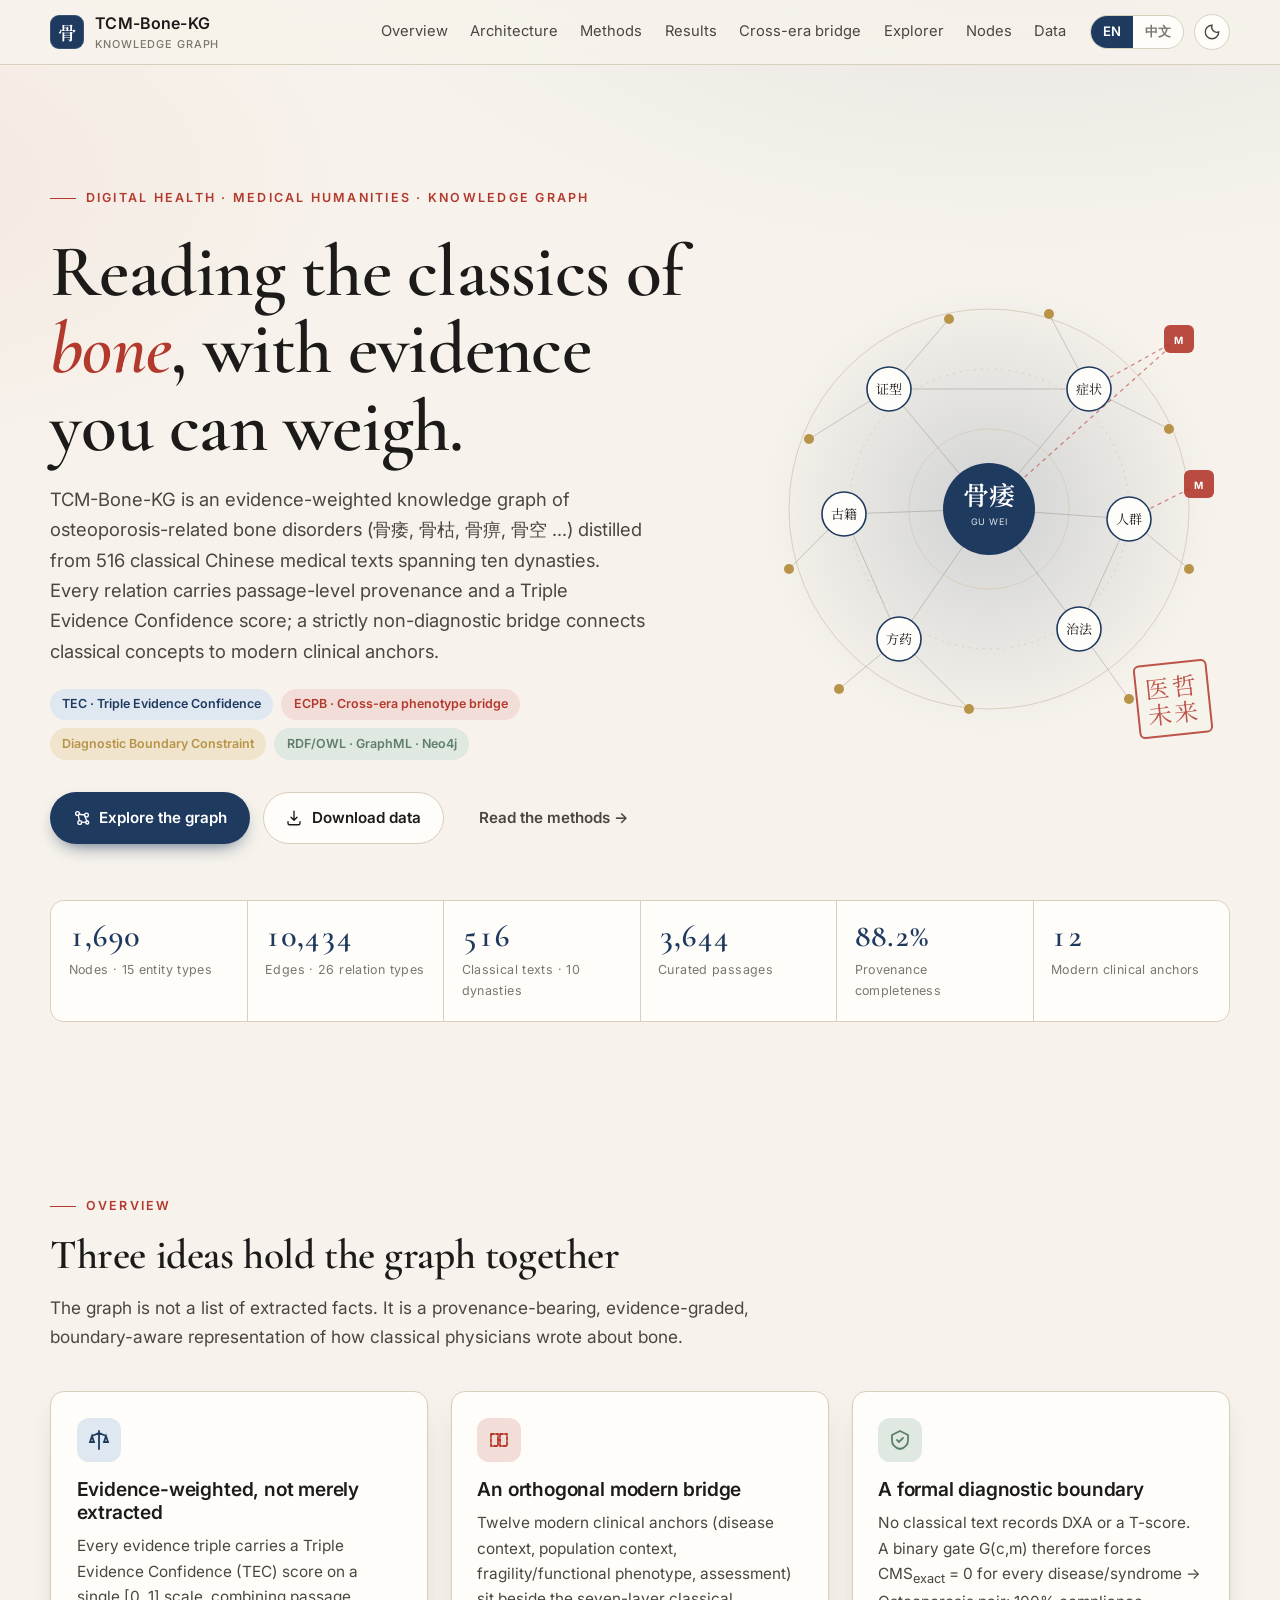
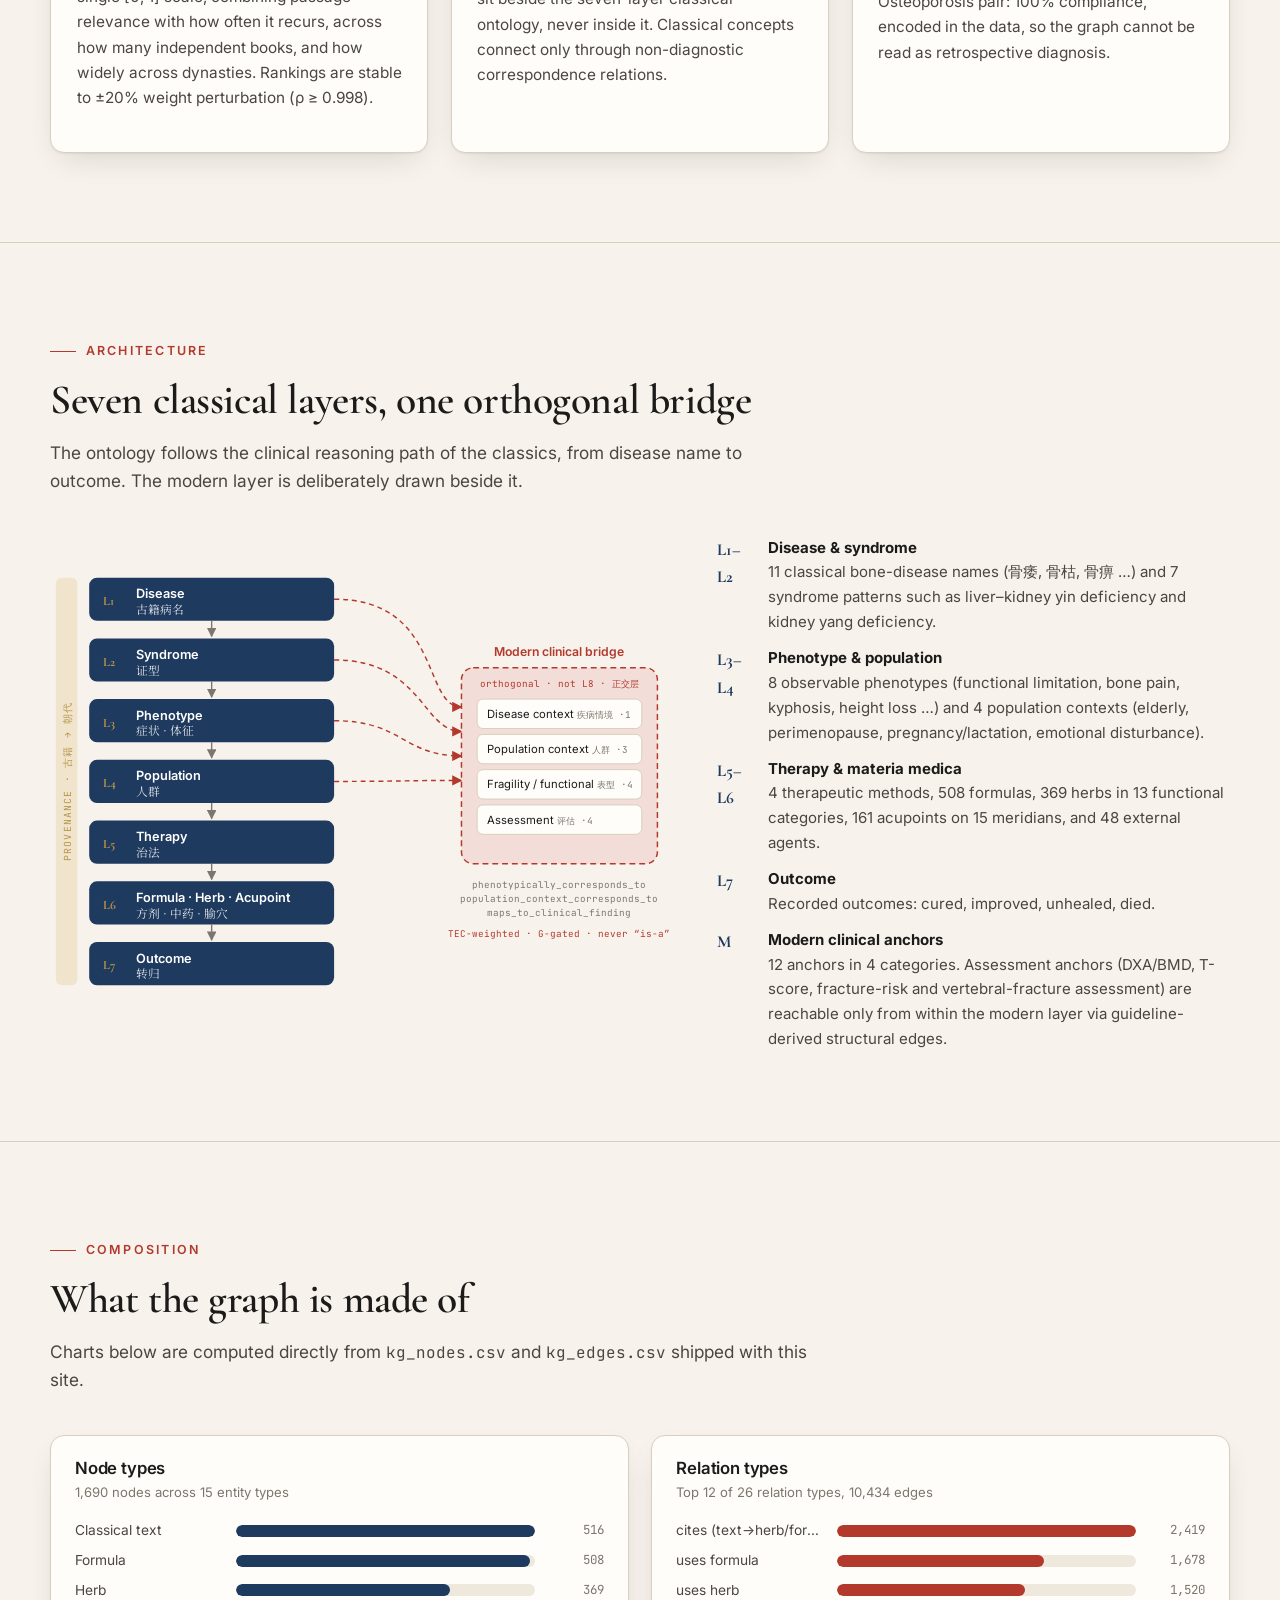
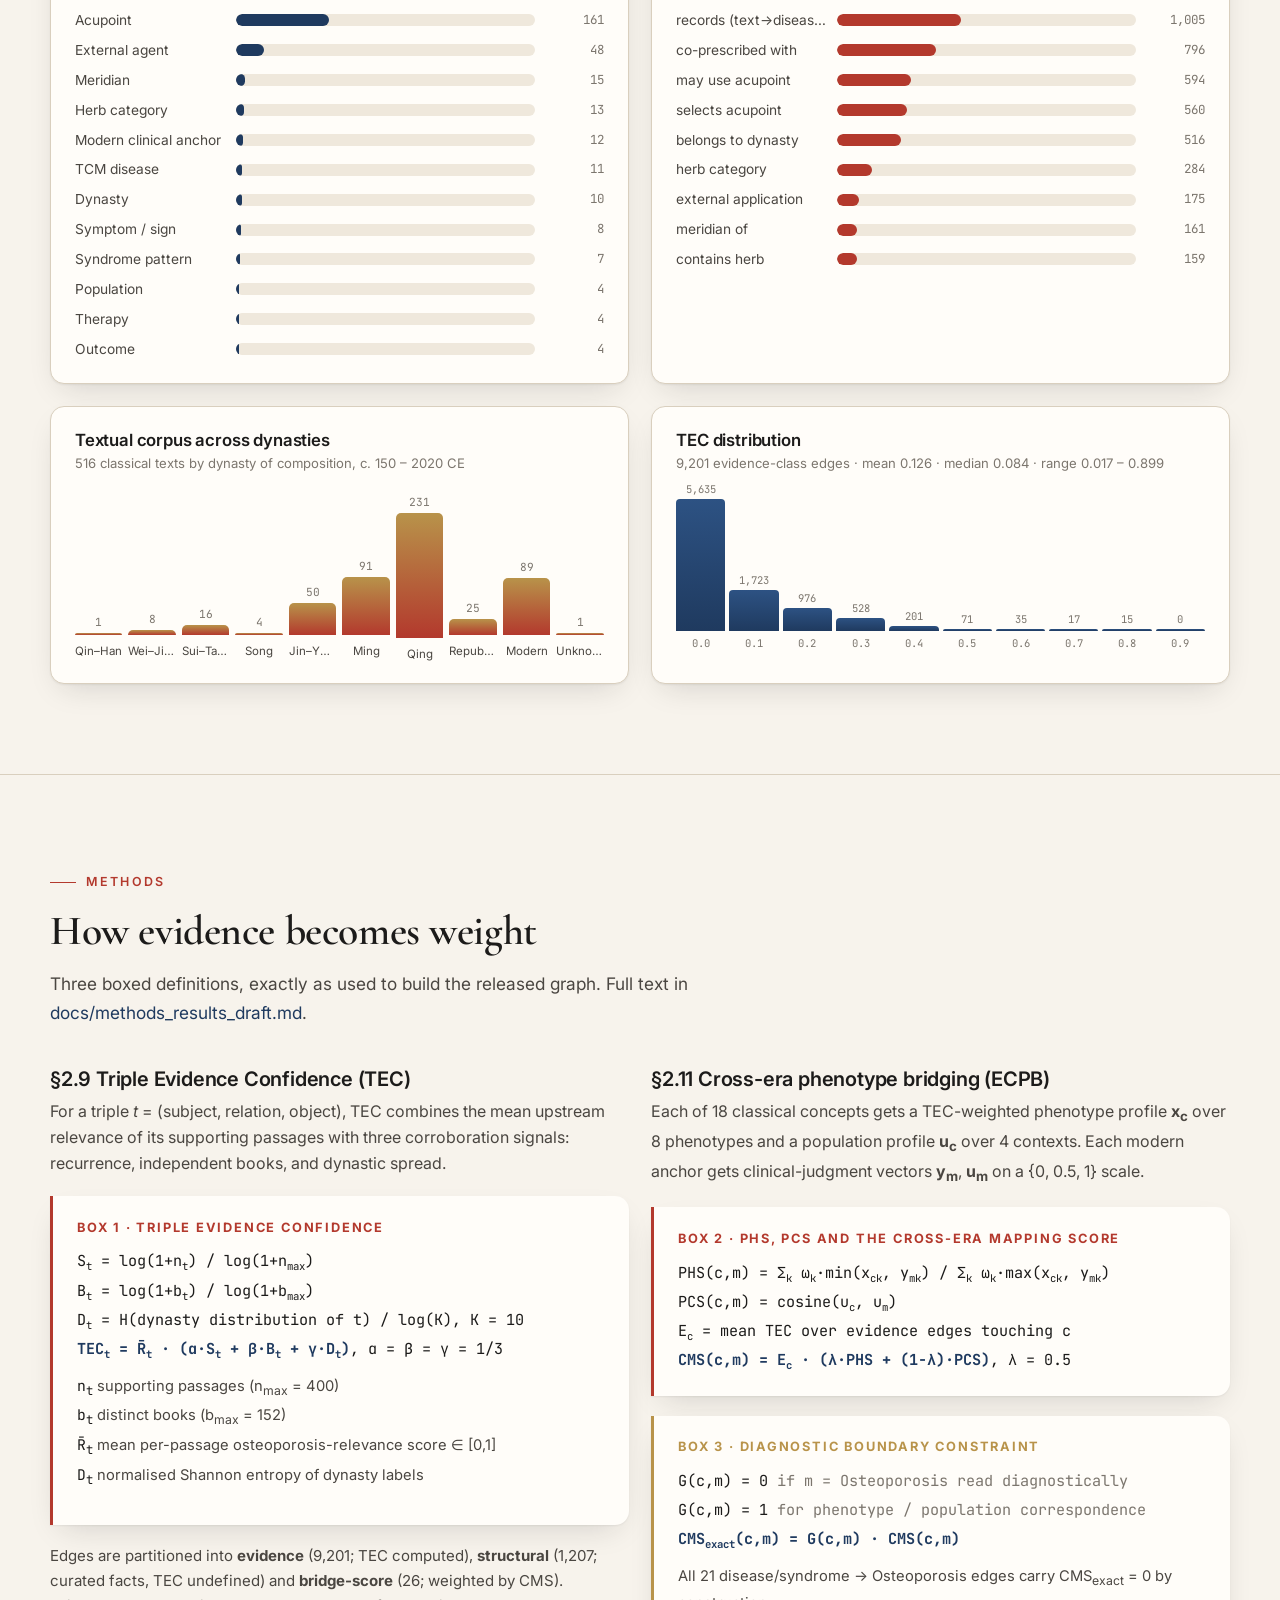
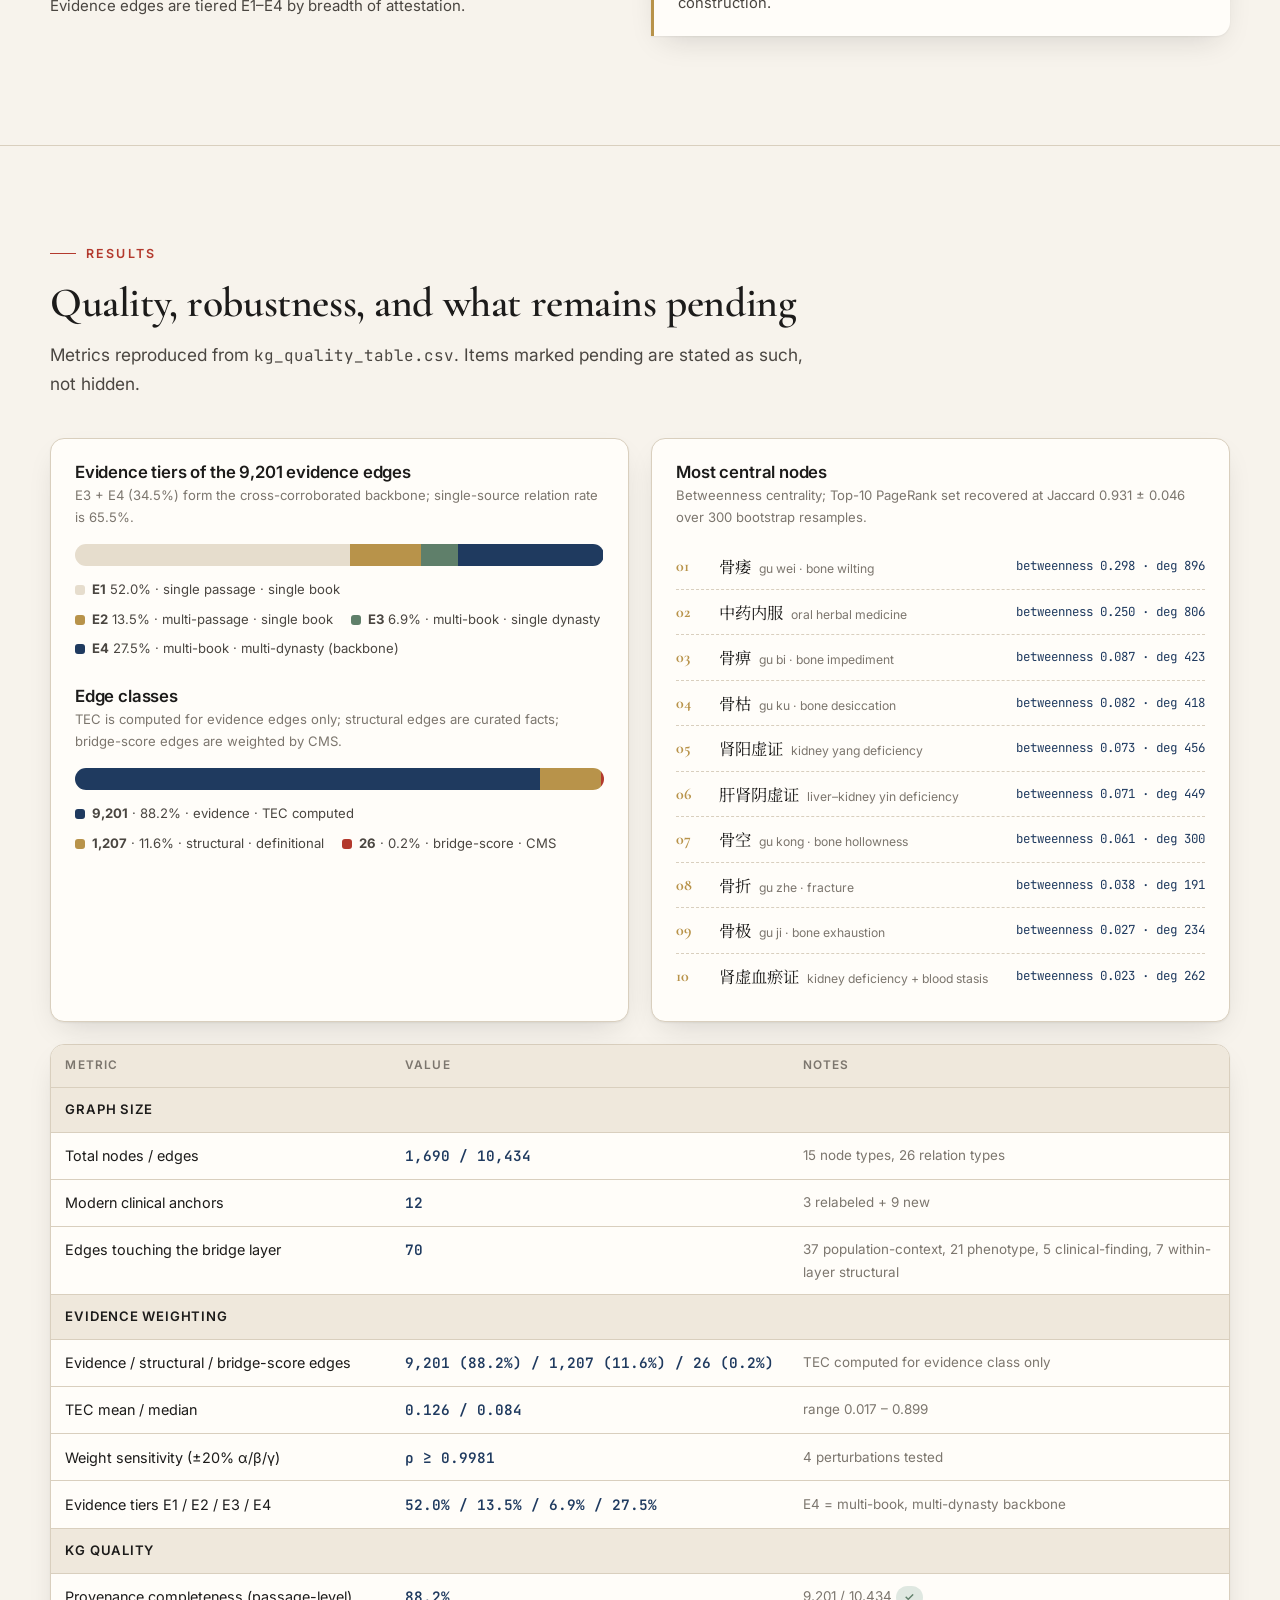
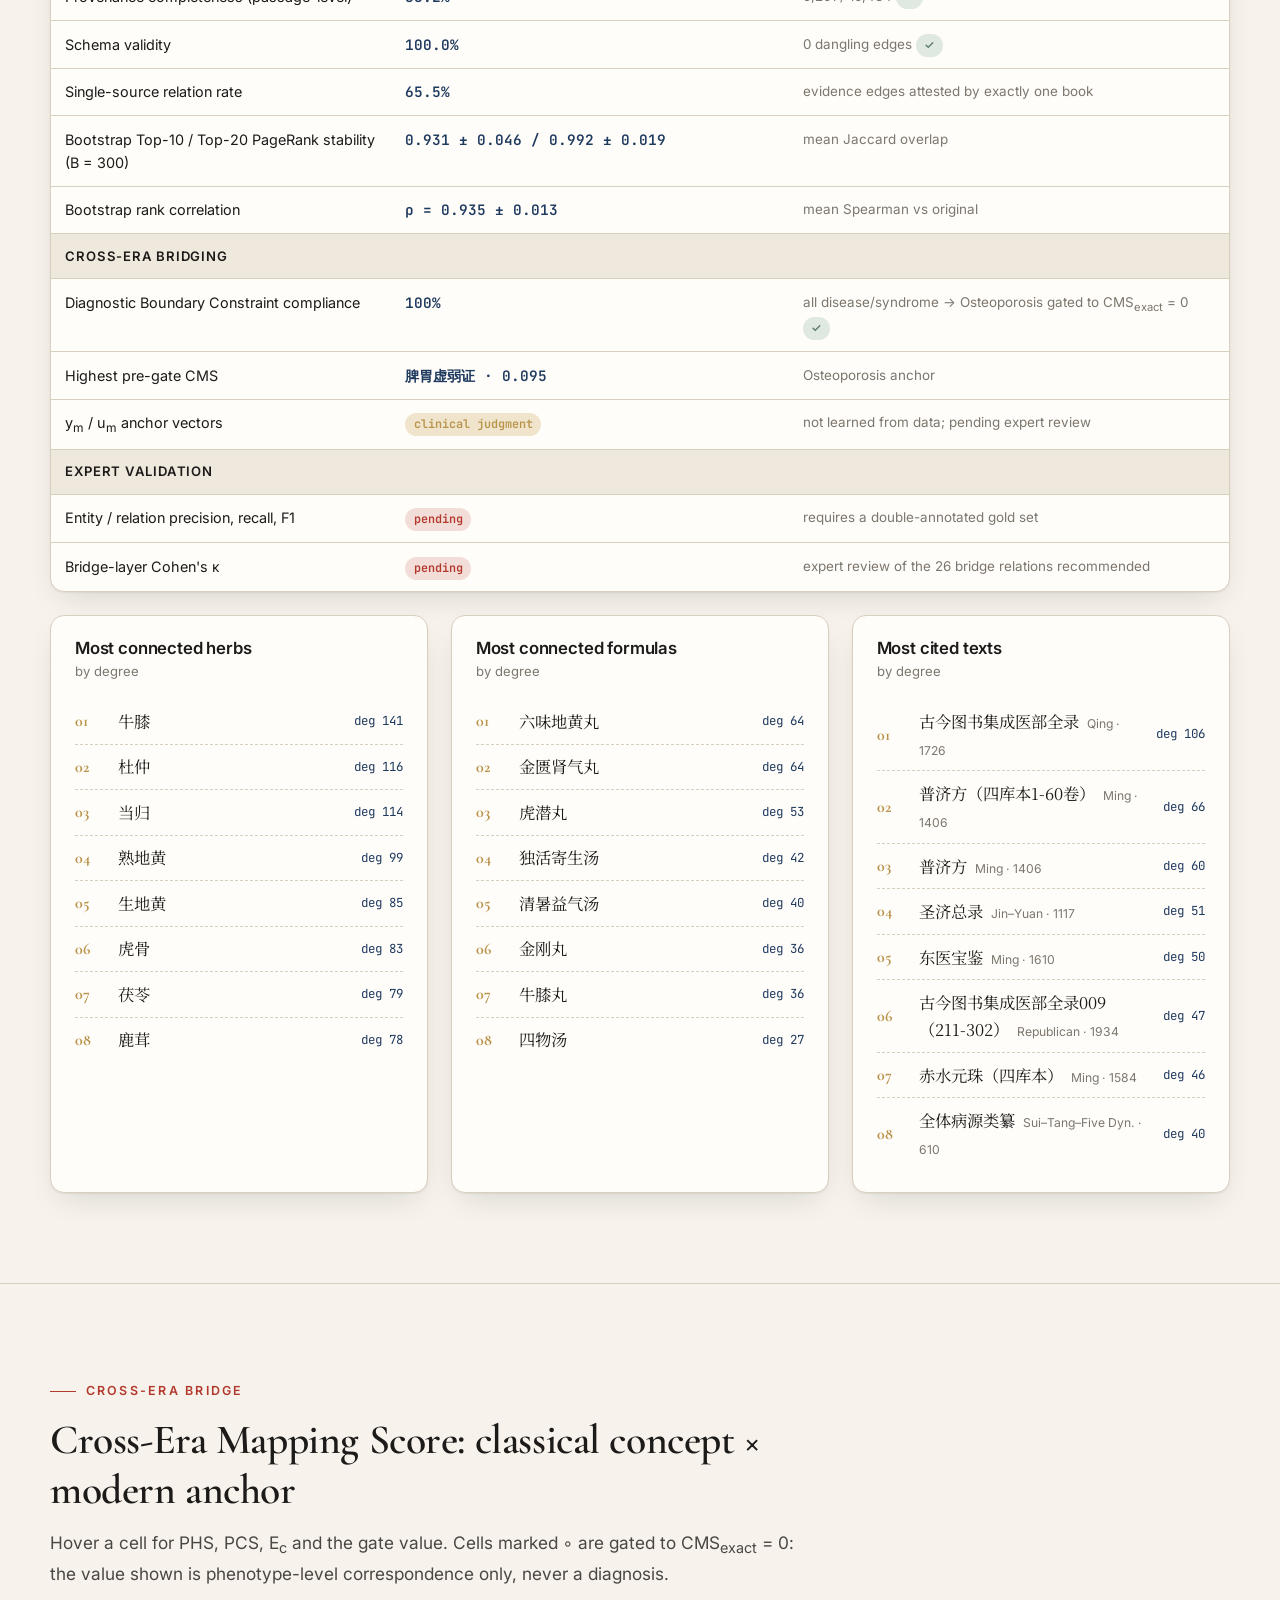
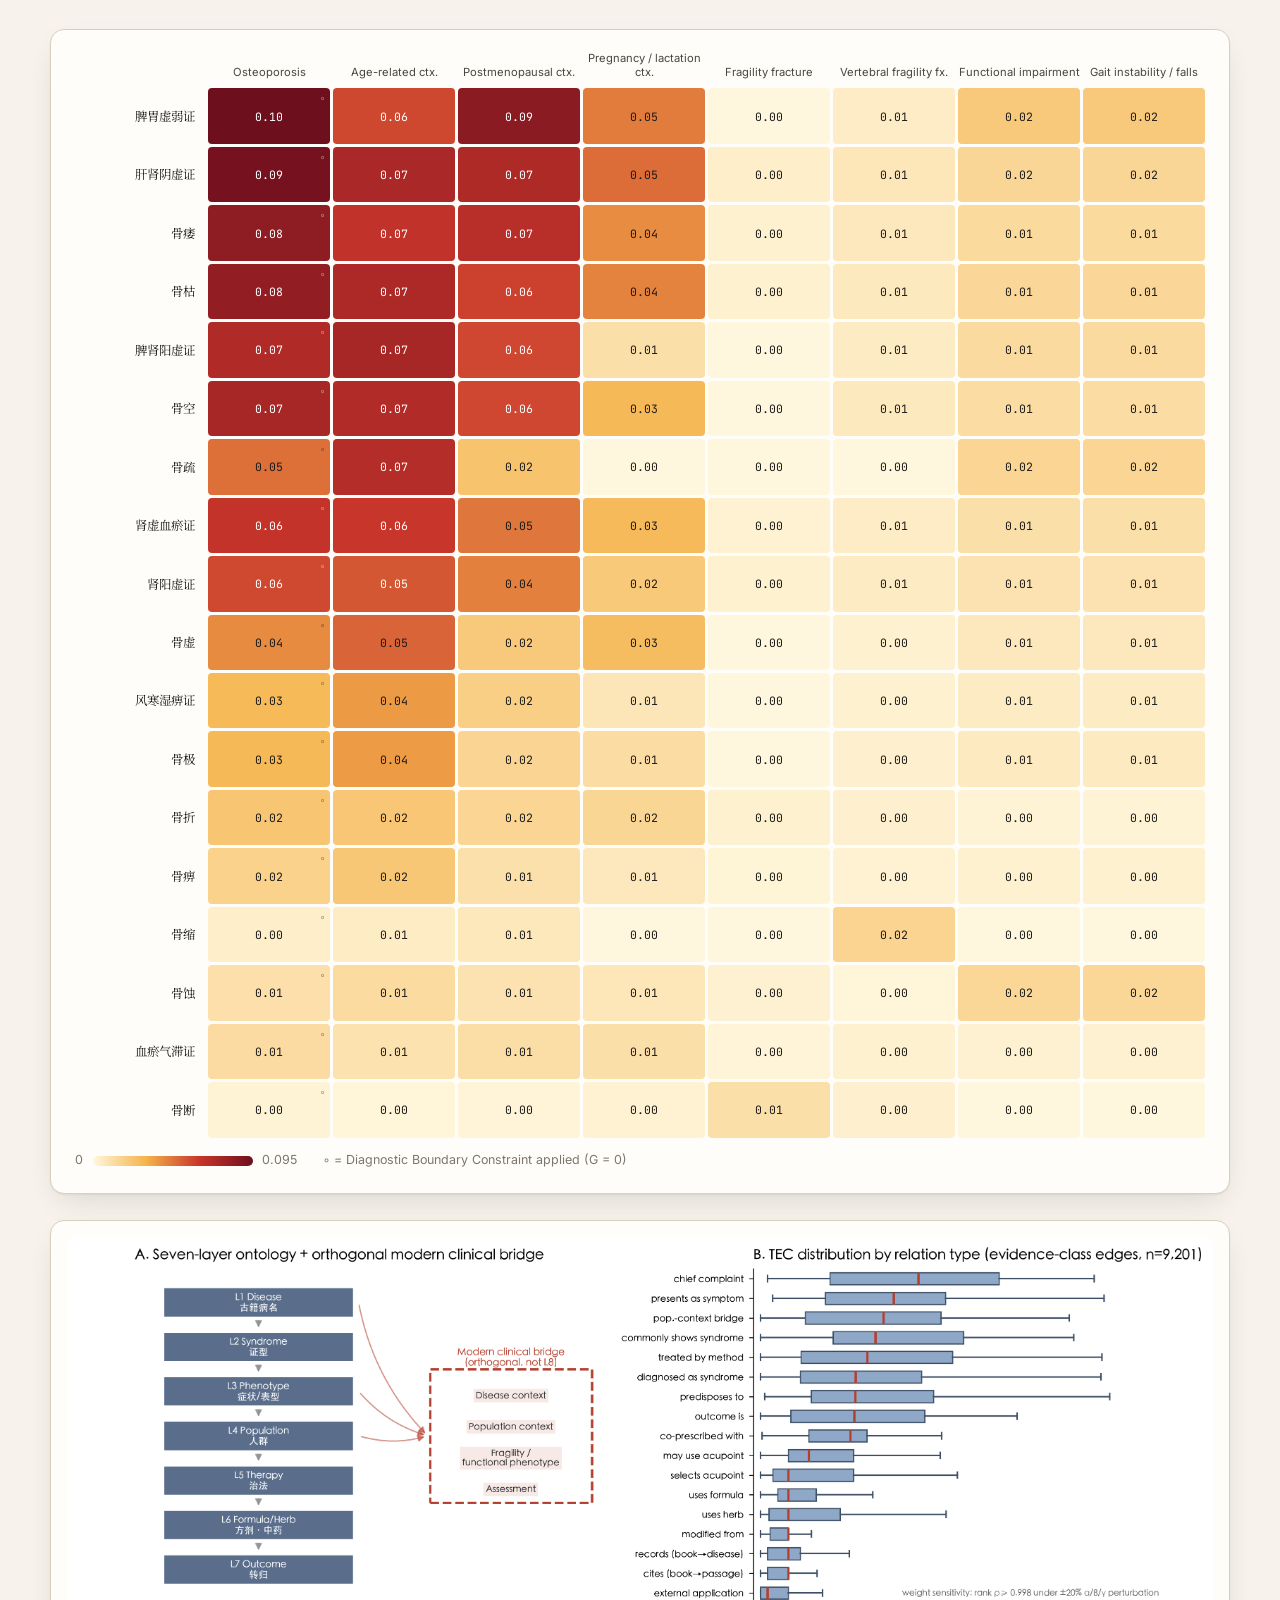
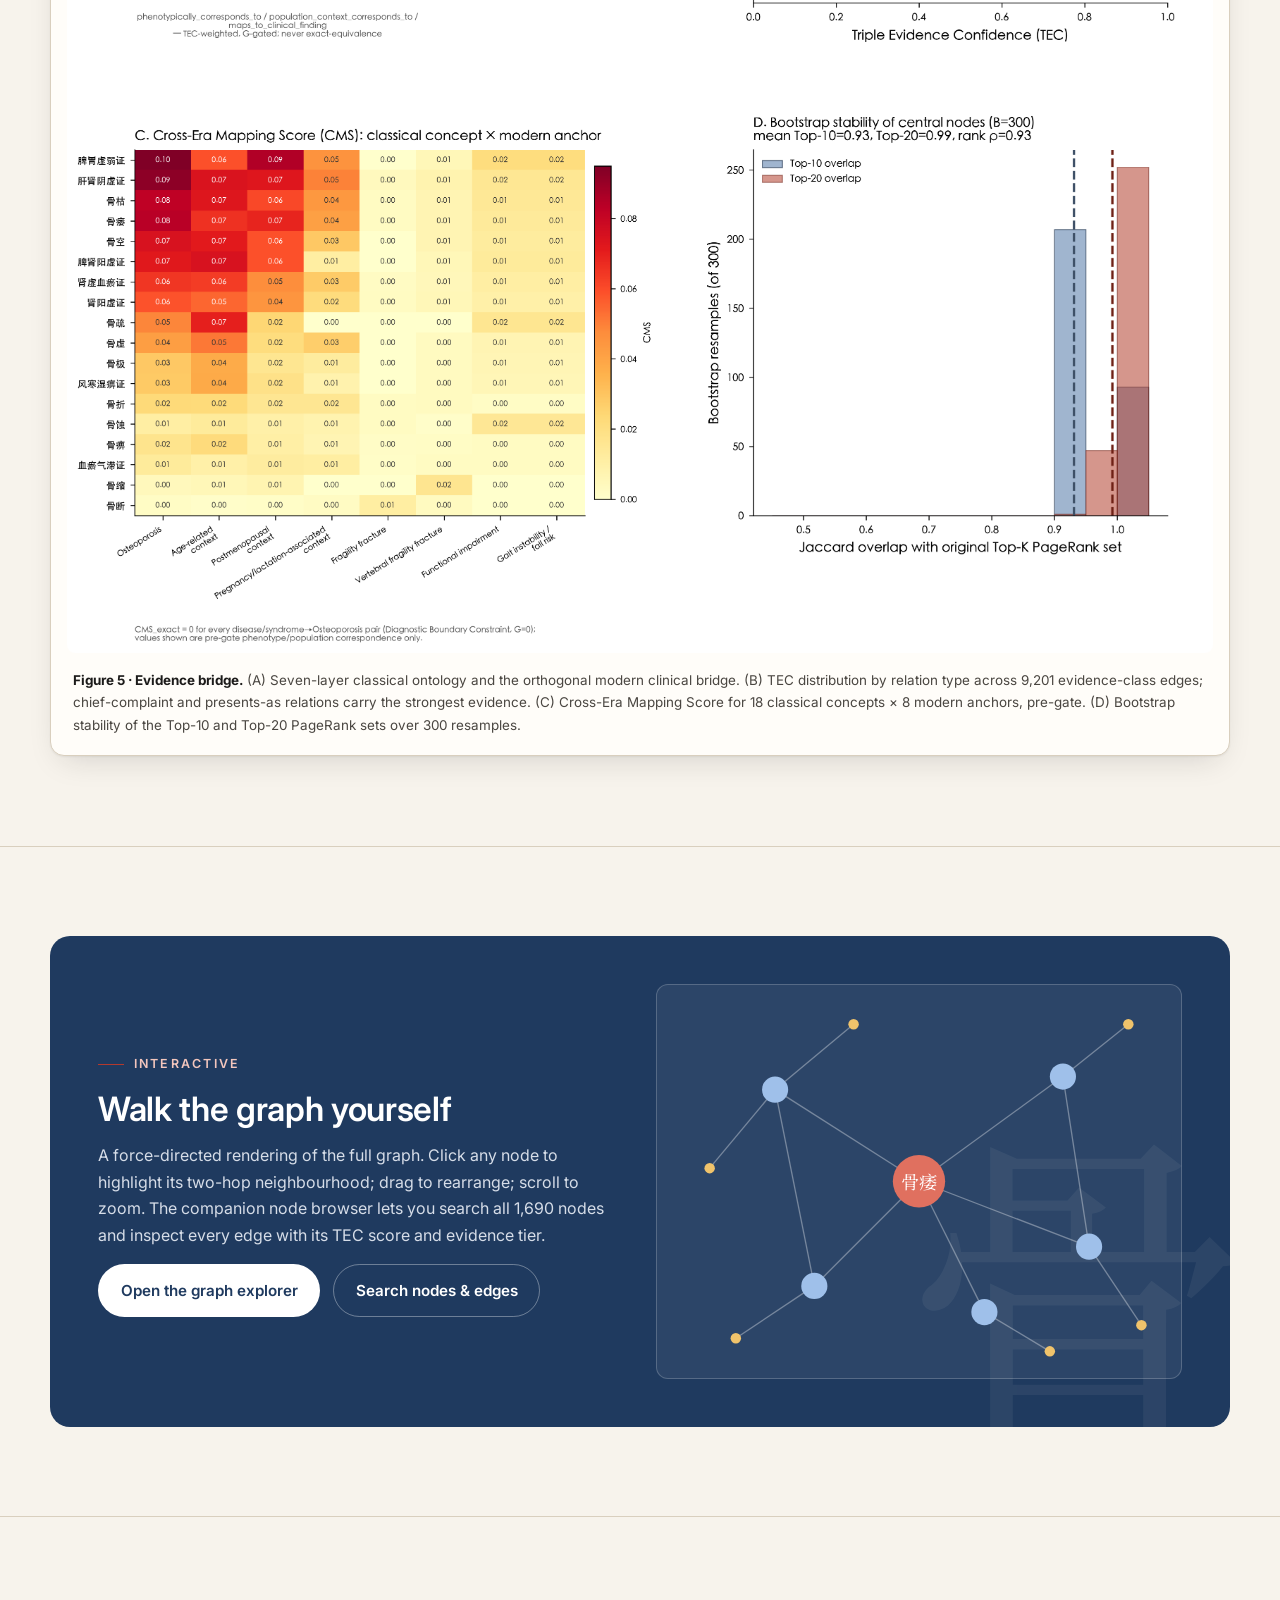
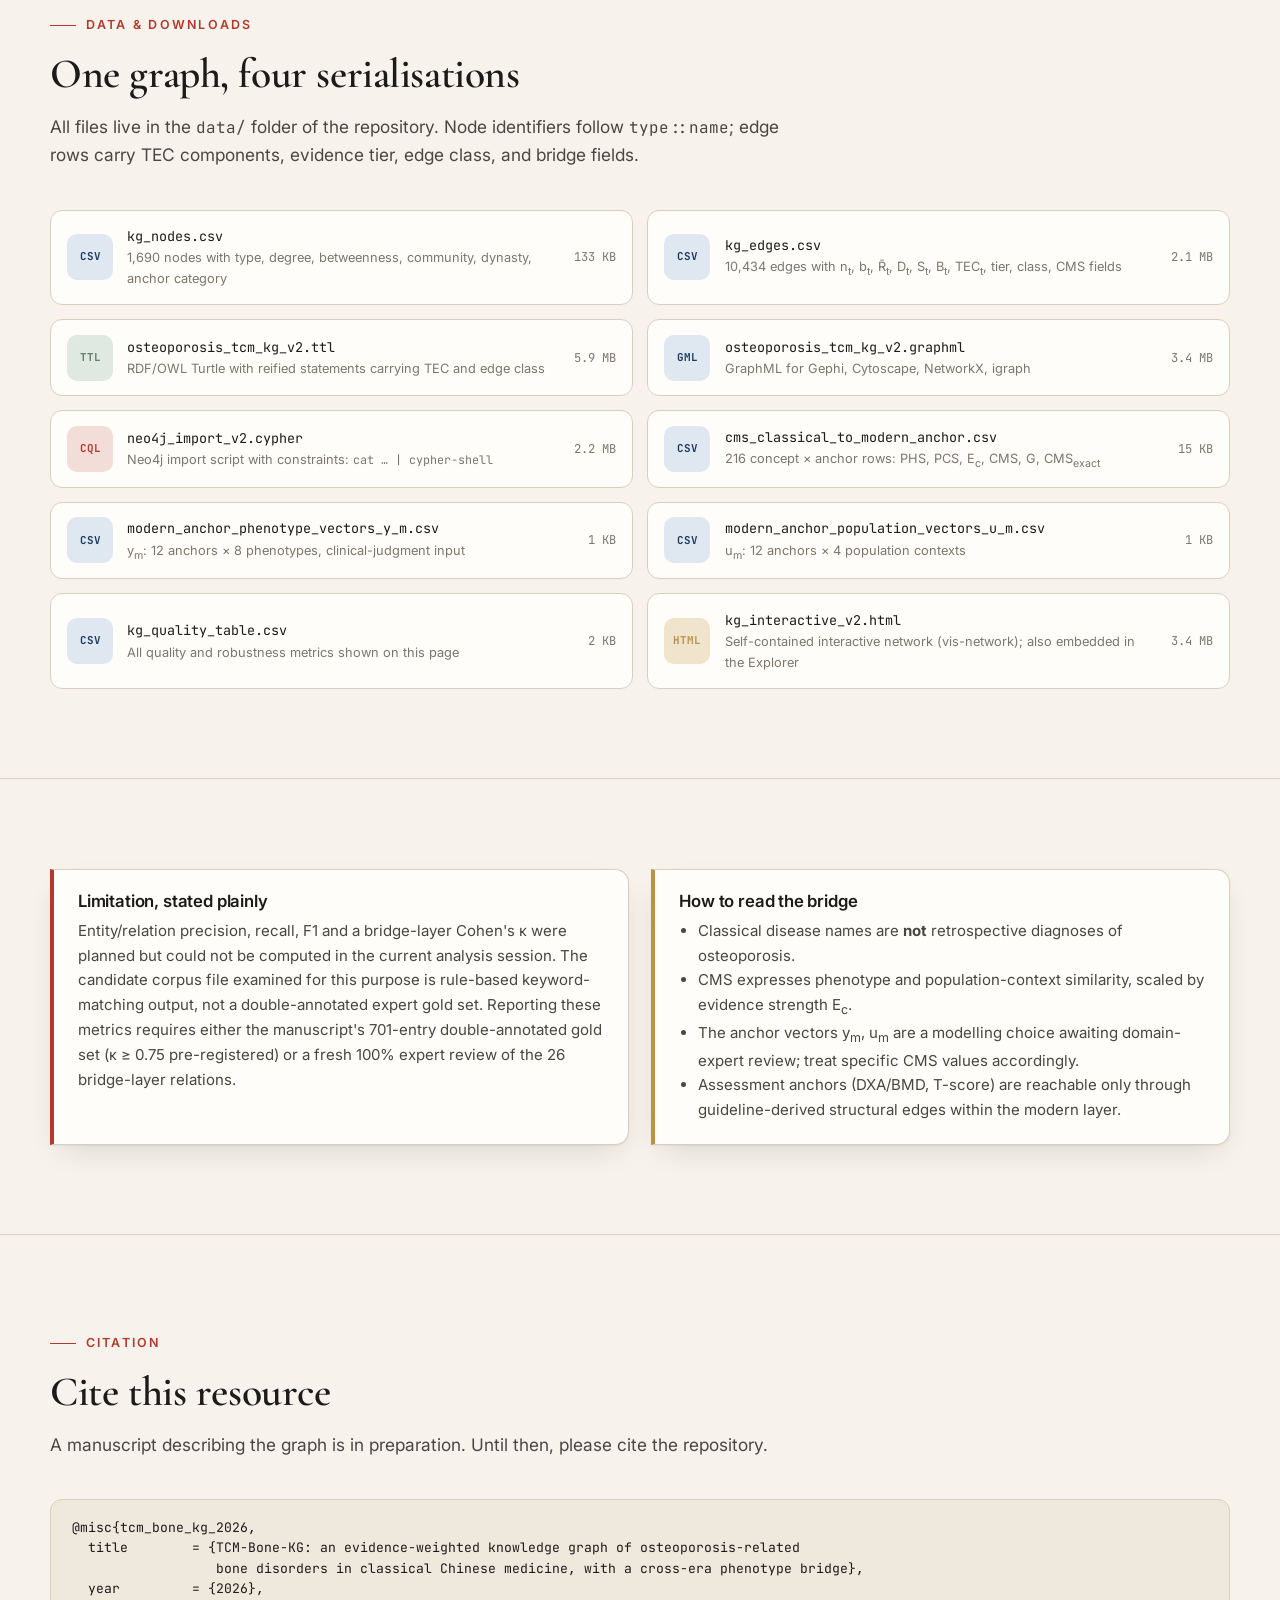
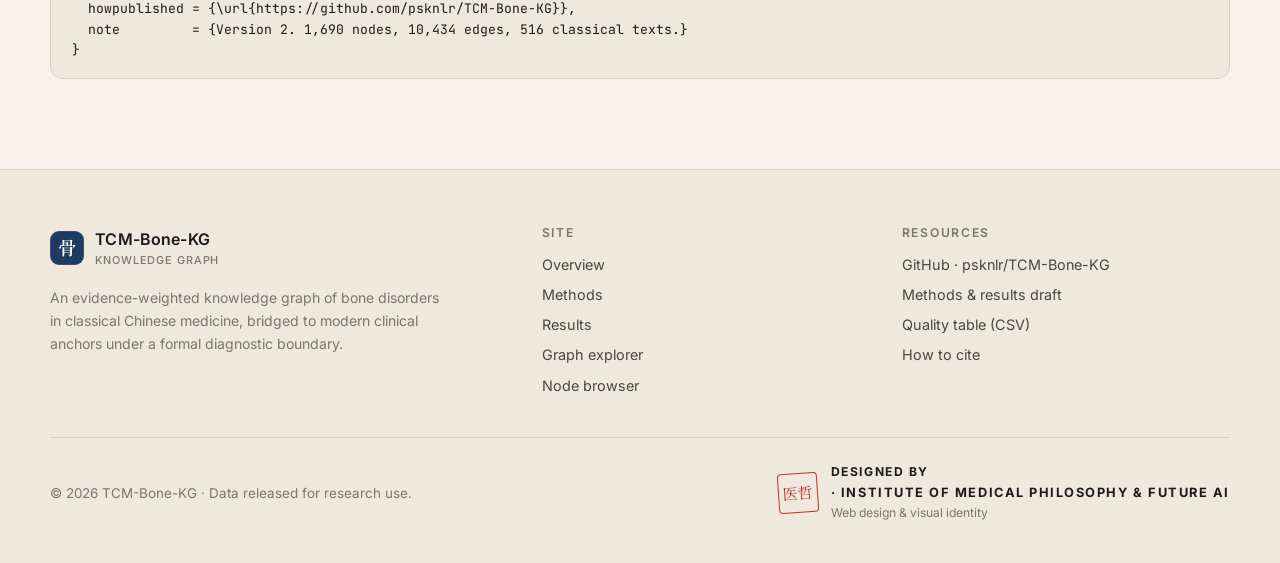
==== index.html @ 5150b076 "Build bilingual TCM-Bone-KG website with data, explorer and node browser - Bilingual (EN / 中文) stati" ====
<!DOCTYPE html>
<html lang="en" data-theme="light">
<head>
<meta charset="utf-8">
<meta name="viewport" content="width=device-width, initial-scale=1">
<title data-en="TCM-Bone-KG · Evidence-weighted knowledge graph of bone disorders in classical Chinese medicine" data-zh="TCM-Bone-KG · 骨质疏松中医古籍证据加权知识图谱">TCM-Bone-KG · Evidence-weighted knowledge graph of bone disorders in classical Chinese medicine</title>
<meta name="description" content="TCM-Bone-KG: an evidence-weighted knowledge graph (1,690 nodes, 10,434 edges) of osteoporosis-related bone disorders across 516 classical Chinese medical texts, with a Triple Evidence Confidence score and an orthogonal, non-diagnostic modern clinical bridge. 骨质疏松中医古籍证据加权知识图谱。">
<meta property="og:title" content="TCM-Bone-KG">
<meta property="og:description" content="Evidence-weighted knowledge graph of bone disorders in classical Chinese medicine · 骨质疏松中医古籍知识图谱">
<meta property="og:type" content="website">
<meta property="og:image" content="assets/img/fig5_ecpb_evidence_bridge.png">
<link rel="icon" href="assets/img/favicon.svg" type="image/svg+xml">
<link rel="preconnect" href="https://fonts.googleapis.com">
<link rel="preconnect" href="https://fonts.gstatic.com" crossorigin>
<link href="https://fonts.googleapis.com/css2?family=Cormorant+Garamond:ital,wght@0,500;0,600;0,700;1,500;1,600&family=Inter:wght@400;500;600;700&family=JetBrains+Mono:wght@400;600&family=Noto+Serif+SC:wght@500;600;700&display=swap" rel="stylesheet">
<link rel="stylesheet" href="assets/css/site.css">
<script>
/* prevent theme/lang flash before site.js runs */
(function(){try{var t=localStorage.getItem('tbk-theme');if(!t)t=matchMedia('(prefers-color-scheme: dark)').matches?'dark':'light';document.documentElement.setAttribute('data-theme',t);
var q=new URLSearchParams(location.search).get('lang');var l=q||localStorage.getItem('tbk-lang')||((navigator.language||'').toLowerCase().indexOf('zh')===0?'zh':'en');document.documentElement.setAttribute('lang',l==='zh'?'zh':'en');}catch(e){}})();
</script>
</head>
<body>

<!-- ===================== NAV ===================== -->
<header class="nav">
  <div class="container nav-inner">
    <a class="brand" href="index.html" aria-label="TCM-Bone-KG home">
      <span class="brand-mark" aria-hidden="true">骨</span>
      <span>TCM-Bone-KG<small><span class="en">Knowledge Graph</span><span class="zh">中医骨病知识图谱</span></small></span>
    </a>
    <nav class="nav-links" id="nav-links" aria-label="Primary">
      <a href="#overview"><span class="en">Overview</span><span class="zh">概览</span></a>
      <a href="#architecture"><span class="en">Architecture</span><span class="zh">架构</span></a>
      <a href="#methods"><span class="en">Methods</span><span class="zh">方法</span></a>
      <a href="#results"><span class="en">Results</span><span class="zh">结果</span></a>
      <a href="#bridge"><span class="en">Cross-era bridge</span><span class="zh">跨时代桥接</span></a>
      <a href="explorer.html"><span class="en">Explorer</span><span class="zh">图谱浏览</span></a>
      <a href="browse.html"><span class="en">Nodes</span><span class="zh">节点检索</span></a>
      <a href="#data"><span class="en">Data</span><span class="zh">数据下载</span></a>
    </nav>
    <div class="nav-tools">
      <div class="lang-switch" role="group" aria-label="Language / 语言">
        <button type="button" data-lang="en" aria-pressed="true">EN</button>
        <button type="button" data-lang="zh" aria-pressed="false">中文</button>
      </div>
      <button type="button" class="icon-btn theme-btn" aria-label="Toggle dark mode">
        <svg viewBox="0 0 24 24" fill="none" stroke="currentColor" stroke-width="1.8" stroke-linecap="round"><path d="M12 3a9 9 0 1 0 9 9 7 7 0 0 1-9-9z"/></svg>
      </button>
      <button type="button" class="icon-btn menu-btn" aria-label="Menu" aria-expanded="false" aria-controls="nav-links">
        <svg viewBox="0 0 24 24" fill="none" stroke="currentColor" stroke-width="2" stroke-linecap="round"><path d="M4 7h16M4 12h16M4 17h16"/></svg>
      </button>
    </div>
  </div>
</header>

<main>

<!-- ===================== HERO ===================== -->
<section class="hero">
  <div class="container hero-grid">
    <div>
      <div class="eyebrow"><span class="en">Digital Health · Medical Humanities · Knowledge Graph</span><span class="zh">数字健康 · 医学人文 · 知识图谱</span></div>
      <h1 class="display">
        <span class="en">Reading the classics of <span class="accent">bone</span>, with evidence you can weigh.</span>
        <span class="zh">以可称量的证据，<br>重读<span class="accent">骨</span>之古典。</span>
      </h1>
      <p class="sub">
        <span class="en">TCM-Bone-KG is an evidence-weighted knowledge graph of osteoporosis-related bone disorders (骨痿, 骨枯, 骨痹, 骨空 …) distilled from 516 classical Chinese medical texts spanning ten dynasties. Every relation carries passage-level provenance and a Triple Evidence Confidence score; a strictly non-diagnostic bridge connects classical concepts to modern clinical anchors.</span>
        <span class="zh">TCM-Bone-KG 是一个证据加权的中医骨病知识图谱，从横跨十个朝代的 516 部中医古籍中提炼出骨痿、骨枯、骨痹、骨空等与骨质疏松相关的病证体系。每一条关系都带有条目级溯源与「三元组证据置信度」评分；一层严格非诊断性的桥接层将古典概念与现代临床锚点相连。</span>
      </p>
      <div class="hero-tags">
        <span class="tag indigo">TEC · <span class="en">Triple Evidence Confidence</span><span class="zh">三元组证据置信度</span></span>
        <span class="tag cinnabar">ECPB · <span class="en">Cross-era phenotype bridge</span><span class="zh">跨时代表型桥接</span></span>
        <span class="tag gold"><span class="en">Diagnostic Boundary Constraint</span><span class="zh">诊断边界约束</span></span>
        <span class="tag sage">RDF/OWL · GraphML · Neo4j</span>
      </div>
      <div class="cta-row">
        <a class="btn btn-primary" href="explorer.html">
          <svg viewBox="0 0 24 24" fill="none" stroke="currentColor" stroke-width="1.8" stroke-linecap="round"><circle cx="6" cy="6" r="2.5"/><circle cx="18" cy="8" r="2.5"/><circle cx="9" cy="18" r="2.5"/><circle cx="19" cy="18" r="2"/><path d="M8.2 7l7.4 1M7 8.2l1.5 7.3M11.4 17.5l5.6.3M16 10l2.5 6"/></svg>
          <span class="en">Explore the graph</span><span class="zh">交互式浏览图谱</span>
        </a>
        <a class="btn btn-secondary" href="#data">
          <svg viewBox="0 0 24 24" fill="none" stroke="currentColor" stroke-width="1.8" stroke-linecap="round" stroke-linejoin="round"><path d="M12 3v12m0 0l-4-4m4 4l4-4M4 17v2a2 2 0 0 0 2 2h12a2 2 0 0 0 2-2v-2"/></svg>
          <span class="en">Download data</span><span class="zh">下载数据</span>
        </a>
        <a class="btn btn-ghost" href="#methods"><span class="en">Read the methods →</span><span class="zh">阅读方法 →</span></a>
      </div>
    </div>

    <div class="hero-art reveal" aria-hidden="true">
      <svg viewBox="0 0 480 480" xmlns="http://www.w3.org/2000/svg">
        <defs>
          <radialGradient id="glow" cx="50%" cy="50%" r="50%"><stop offset="0" stop-color="var(--indigo)" stop-opacity=".18"/><stop offset="1" stop-color="var(--indigo)" stop-opacity="0"/></radialGradient>
          <style>
            .e{stroke:var(--ink-3);stroke-opacity:.35;stroke-width:1}
            .e2{stroke:var(--cinnabar);stroke-opacity:.6;stroke-width:1.2;stroke-dasharray:4 4}
            .n{fill:var(--card);stroke:var(--indigo);stroke-width:1.6}
            .n2{fill:var(--indigo)}
            .n3{fill:var(--cinnabar)}
            .n4{fill:var(--gold)}
            .lb{font-family:var(--serif-cjk);font-size:13px;fill:var(--ink)}
            .lbe{font-family:var(--sans);font-size:9px;fill:var(--ink-3);letter-spacing:.06em}
            .ring{fill:none;stroke:var(--line);stroke-width:1}
            @keyframes drift{0%,100%{transform:translateY(0)}50%{transform:translateY(-4px)}}
            .fl{animation:drift 6s ease-in-out infinite}
            .fl2{animation:drift 7.5s ease-in-out infinite; animation-delay:-2s}
          </style>
        </defs>
        <circle cx="240" cy="240" r="230" fill="url(#glow)"/>
        <circle cx="240" cy="240" r="200" class="ring"/>
        <circle cx="240" cy="240" r="140" class="ring" stroke-dasharray="2 5"/>
        <circle cx="240" cy="240" r="80" class="ring"/>
        <!-- edges -->
        <g>
          <line class="e" x1="240" y1="240" x2="140" y2="120"/><line class="e" x1="240" y1="240" x2="340" y2="120"/>
          <line class="e" x1="240" y1="240" x2="380" y2="250"/><line class="e" x1="240" y1="240" x2="330" y2="360"/>
          <line class="e" x1="240" y1="240" x2="150" y2="370"/><line class="e" x1="240" y1="240" x2="95" y2="245"/>
          <line class="e" x1="140" y1="120" x2="60" y2="170"/><line class="e" x1="140" y1="120" x2="200" y2="50"/>
          <line class="e" x1="340" y1="120" x2="300" y2="45"/><line class="e" x1="340" y1="120" x2="420" y2="160"/>
          <line class="e" x1="380" y1="250" x2="440" y2="300"/><line class="e" x1="330" y1="360" x2="380" y2="430"/>
          <line class="e" x1="150" y1="370" x2="90" y2="420"/><line class="e" x1="150" y1="370" x2="220" y2="440"/>
          <line class="e" x1="95" y1="245" x2="40" y2="300"/><line class="e" x1="140" y1="120" x2="340" y2="120"/>
          <line class="e" x1="95" y1="245" x2="150" y2="370"/><line class="e" x1="380" y1="250" x2="330" y2="360"/>
          <line class="e2" x1="340" y1="120" x2="430" y2="70"/><line class="e2" x1="380" y1="250" x2="450" y2="215"/><line class="e2" x1="240" y1="240" x2="430" y2="70"/>
        </g>
        <!-- outer nodes -->
        <g class="fl2">
          <circle cx="60" cy="170" r="5" class="n4"/><circle cx="200" cy="50" r="5" class="n4"/><circle cx="300" cy="45" r="5" class="n4"/>
          <circle cx="420" cy="160" r="5" class="n4"/><circle cx="440" cy="300" r="5" class="n4"/><circle cx="380" cy="430" r="5" class="n4"/>
          <circle cx="90" cy="420" r="5" class="n4"/><circle cx="220" cy="440" r="5" class="n4"/><circle cx="40" cy="300" r="5" class="n4"/>
        </g>
        <!-- modern anchors -->
        <g class="fl">
          <rect x="415" y="56" width="30" height="28" rx="6" class="n3" opacity=".9"/><text x="430" y="75" text-anchor="middle" class="lbe" style="fill:#fff;font-size:10px;font-weight:700">M</text>
          <rect x="435" y="201" width="30" height="28" rx="6" class="n3" opacity=".9"/><text x="450" y="220" text-anchor="middle" class="lbe" style="fill:#fff;font-size:10px;font-weight:700">M</text>
        </g>
        <!-- middle nodes -->
        <g class="fl">
          <circle cx="140" cy="120" r="22" class="n"/><text x="140" y="125" text-anchor="middle" class="lb">证型</text>
          <circle cx="340" cy="120" r="22" class="n"/><text x="340" y="125" text-anchor="middle" class="lb">症状</text>
          <circle cx="380" cy="250" r="22" class="n"/><text x="380" y="255" text-anchor="middle" class="lb">人群</text>
          <circle cx="330" cy="360" r="22" class="n"/><text x="330" y="365" text-anchor="middle" class="lb">治法</text>
          <circle cx="150" cy="370" r="22" class="n"/><text x="150" y="375" text-anchor="middle" class="lb">方药</text>
          <circle cx="95" cy="245" r="22" class="n"/><text x="95" y="250" text-anchor="middle" class="lb">古籍</text>
        </g>
        <!-- centre -->
        <circle cx="240" cy="240" r="46" class="n2"/>
        <text x="240" y="236" text-anchor="middle" style="font-family:var(--serif-cjk);font-size:26px;fill:#fff;font-weight:600">骨痿</text>
        <text x="240" y="256" text-anchor="middle" class="lbe" style="fill:#fff;opacity:.85">GU WEI</text>
      </svg>
      <div class="hero-seal">医哲<br>未来</div>
    </div>
  </div>

  <div class="container">
    <div class="stats reveal" role="list">
      <div class="stat" role="listitem"><div class="n">1,690</div><div class="l"><span class="en">Nodes · 15 entity types</span><span class="zh">节点 · 15 类实体</span></div></div>
      <div class="stat" role="listitem"><div class="n">10,434</div><div class="l"><span class="en">Edges · 26 relation types</span><span class="zh">关系边 · 26 种关系</span></div></div>
      <div class="stat" role="listitem"><div class="n">516</div><div class="l"><span class="en">Classical texts · 10 dynasties</span><span class="zh">古籍 · 10 个朝代</span></div></div>
      <div class="stat" role="listitem"><div class="n">3,644</div><div class="l"><span class="en">Curated passages</span><span class="zh">纳入条目</span></div></div>
      <div class="stat" role="listitem"><div class="n">88.2%</div><div class="l"><span class="en">Provenance completeness</span><span class="zh">溯源完整性</span></div></div>
      <div class="stat" role="listitem"><div class="n">12</div><div class="l"><span class="en">Modern clinical anchors</span><span class="zh">现代临床锚点</span></div></div>
    </div>
  </div>
</section>

<!-- ===================== OVERVIEW ===================== -->
<section class="section" id="overview">
  <div class="container">
    <div class="section-head reveal">
      <div class="eyebrow"><span class="en">Overview</span><span class="zh">概览</span></div>
      <h2><span class="en">Three ideas hold the graph together</span><span class="zh">支撑图谱的三个核心设计</span></h2>
      <p class="lead">
        <span class="en">The graph is not a list of extracted facts. It is a provenance-bearing, evidence-graded, boundary-aware representation of how classical physicians wrote about bone.</span>
        <span class="zh">图谱并非抽取事实的简单堆叠，而是一种携带溯源、分级证据、明确边界的表示方式，记录古代医家如何论述「骨」。</span>
      </p>
    </div>
    <div class="grid-3">
      <article class="card reveal">
        <div class="card-glyph"><svg viewBox="0 0 24 24" fill="none" stroke="currentColor" stroke-width="1.8" stroke-linecap="round"><path d="M12 3v18M5 8l7-3 7 3M5 8l-2 6h4l-2-6zM19 8l-2 6h4l-2-6z"/></svg></div>
        <h3><span class="en">Evidence-weighted, not merely extracted</span><span class="zh">证据加权，而非简单抽取</span></h3>
        <p><span class="en">Every evidence triple carries a Triple Evidence Confidence (TEC) score on a single [0, 1] scale, combining passage relevance with how often it recurs, across how many independent books, and how widely across dynasties. Rankings are stable to ±20% weight perturbation (ρ ≥ 0.998).</span>
        <span class="zh">每条证据三元组都拥有统一 [0,1] 尺度的三元组证据置信度（TEC），综合条目相关度、出现频次、独立书目数与朝代跨度。在 ±20% 权重扰动下排序相关系数 ρ ≥ 0.998，结果稳健。</span></p>
      </article>
      <article class="card cinnabar reveal">
        <div class="card-glyph"><svg viewBox="0 0 24 24" fill="none" stroke="currentColor" stroke-width="1.8" stroke-linecap="round" stroke-linejoin="round"><path d="M4 6h7v12H4zM13 6h7v12h-7z" stroke-dasharray="3 2"/><path d="M11 12h2"/></svg></div>
        <h3><span class="en">An orthogonal modern bridge</span><span class="zh">正交的现代临床桥接层</span></h3>
        <p><span class="en">Twelve modern clinical anchors (disease context, population context, fragility/functional phenotype, assessment) sit beside the seven-layer classical ontology, never inside it. Classical concepts connect only through non-diagnostic correspondence relations.</span>
        <span class="zh">12 个现代临床锚点（疾病情境、人群情境、脆性/功能表型、评估工具）与七层古典本体并置，而非作为第八层嵌入。古典概念只能通过非诊断性的对应关系与之相连。</span></p>
      </article>
      <article class="card sage reveal">
        <div class="card-glyph"><svg viewBox="0 0 24 24" fill="none" stroke="currentColor" stroke-width="1.8" stroke-linecap="round"><path d="M12 3l8 4v5c0 5-3.5 8-8 9-4.5-1-8-4-8-9V7z"/><path d="M9 12l2 2 4-4"/></svg></div>
        <h3><span class="en">A formal diagnostic boundary</span><span class="zh">形式化的诊断边界</span></h3>
        <p><span class="en">No classical text records DXA or a T-score. A binary gate G(c,m) therefore forces CMS<sub>exact</sub> = 0 for every disease/syndrome → Osteoporosis pair: 100% compliance, encoded in the data, so the graph cannot be read as retrospective diagnosis.</span>
        <span class="zh">古籍中不存在 DXA 或 T 值记录。二值门控 G(c,m) 强制所有病名/证型 → 骨质疏松症的 CMS<sub>exact</sub> = 0，合规率 100%，从数据层面杜绝将图谱解读为回溯性诊断。</span></p>
      </article>
    </div>
  </div>
</section>

<!-- ===================== ARCHITECTURE ===================== -->
<section class="section" id="architecture">
  <div class="container">
    <div class="section-head reveal">
      <div class="eyebrow"><span class="en">Architecture</span><span class="zh">图谱架构</span></div>
      <h2><span class="en">Seven classical layers, one orthogonal bridge</span><span class="zh">七层古典本体 · 一层正交桥接</span></h2>
      <p class="lead"><span class="en">The ontology follows the clinical reasoning path of the classics, from disease name to outcome. The modern layer is deliberately drawn beside it.</span><span class="zh">本体沿古籍临床推理路径展开：由病名至转归。现代层被有意绘制于其侧，而非其上。</span></p>
    </div>
    <div class="arch">
      <div class="reveal">
        <svg viewBox="0 0 640 470" xmlns="http://www.w3.org/2000/svg" role="img" aria-label="Seven-layer ontology with orthogonal modern clinical bridge">
          <defs>
            <marker id="ar" viewBox="0 0 10 10" refX="9" refY="5" markerWidth="7" markerHeight="7" orient="auto"><path d="M0 0L10 5 0 10z" fill="var(--ink-3)"/></marker>
            <marker id="ar2" viewBox="0 0 10 10" refX="9" refY="5" markerWidth="7" markerHeight="7" orient="auto"><path d="M0 0L10 5 0 10z" fill="var(--cinnabar)"/></marker>
            <style>
              .L{fill:var(--indigo);rx:8}
              .Lt{fill:#fff;font-family:var(--sans);font-size:13px;font-weight:600}
              .Lz{fill:#fff;font-family:var(--serif-cjk);font-size:12px;opacity:.85}
              .Ln{fill:var(--gold);font-family:var(--serif-latin);font-size:13px;font-weight:700}
              .dn{stroke:var(--ink-3);stroke-width:1.4;marker-end:url(#ar)}
              .br{fill:none;stroke:var(--cinnabar);stroke-width:1.5;stroke-dasharray:5 4;marker-end:url(#ar2)}
              .bx{fill:var(--cinnabar-soft);stroke:var(--cinnabar);stroke-width:1.5;stroke-dasharray:6 4}
              .bt{fill:var(--cinnabar);font-family:var(--sans);font-size:12.5px;font-weight:600}
              .bi{fill:var(--card);stroke:var(--line)}
              .bit{fill:var(--ink);font-family:var(--sans);font-size:11.5px}
              .sm{fill:var(--ink-3);font-family:var(--mono);font-size:9.5px}
            </style>
          </defs>
          <g id="layers">
            <g transform="translate(40,18)"><rect class="L" width="250" height="44"/><text class="Ln" x="14" y="28">L1</text><text class="Lt" x="48" y="21">Disease</text><text class="Lz" x="48" y="37">古籍病名</text></g>
            <g transform="translate(40,80)"><rect class="L" width="250" height="44"/><text class="Ln" x="14" y="28">L2</text><text class="Lt" x="48" y="21">Syndrome</text><text class="Lz" x="48" y="37">证型</text></g>
            <g transform="translate(40,142)"><rect class="L" width="250" height="44"/><text class="Ln" x="14" y="28">L3</text><text class="Lt" x="48" y="21">Phenotype</text><text class="Lz" x="48" y="37">症状 · 体征</text></g>
            <g transform="translate(40,204)"><rect class="L" width="250" height="44"/><text class="Ln" x="14" y="28">L4</text><text class="Lt" x="48" y="21">Population</text><text class="Lz" x="48" y="37">人群</text></g>
            <g transform="translate(40,266)"><rect class="L" width="250" height="44"/><text class="Ln" x="14" y="28">L5</text><text class="Lt" x="48" y="21">Therapy</text><text class="Lz" x="48" y="37">治法</text></g>
            <g transform="translate(40,328)"><rect class="L" width="250" height="44"/><text class="Ln" x="14" y="28">L6</text><text class="Lt" x="48" y="21">Formula · Herb · Acupoint</text><text class="Lz" x="48" y="37">方剂 · 中药 · 腧穴</text></g>
            <g transform="translate(40,390)"><rect class="L" width="250" height="44"/><text class="Ln" x="14" y="28">L7</text><text class="Lt" x="48" y="21">Outcome</text><text class="Lz" x="48" y="37">转归</text></g>
            <line class="dn" x1="165" y1="62" x2="165" y2="78"/><line class="dn" x1="165" y1="124" x2="165" y2="140"/><line class="dn" x1="165" y1="186" x2="165" y2="202"/>
            <line class="dn" x1="165" y1="248" x2="165" y2="264"/><line class="dn" x1="165" y1="310" x2="165" y2="326"/><line class="dn" x1="165" y1="372" x2="165" y2="388"/>
          </g>
          <!-- provenance sidebar -->
          <g transform="translate(6,18)">
            <rect x="0" y="0" width="22" height="416" rx="6" fill="var(--gold-soft)"/>
            <text transform="translate(15,208) rotate(-90)" text-anchor="middle" class="sm" style="fill:var(--gold);font-size:10px;letter-spacing:.12em">PROVENANCE · 古籍 → 朝代</text>
          </g>
          <!-- bridge arrows -->
          <path class="br" d="M290 40 C 400 40, 380 150, 420 150"/>
          <path class="br" d="M290 102 C 380 102, 380 175, 420 175"/>
          <path class="br" d="M290 164 C 360 164, 360 200, 420 200"/>
          <path class="br" d="M290 226 C 360 226, 360 225, 420 225"/>
          <!-- bridge box -->
          <rect class="bx" x="420" y="110" width="200" height="200" rx="12"/>
          <text class="bt" x="520" y="98" text-anchor="middle">Modern clinical bridge</text>
          <text class="sm" x="520" y="130" text-anchor="middle" style="fill:var(--cinnabar)">orthogonal · not L8 · 正交层</text>
          <g transform="translate(436,142)"><rect class="bi" width="168" height="30" rx="6"/><text class="bit" x="10" y="19">Disease context <tspan class="sm">疾病情境 ·1</tspan></text></g>
          <g transform="translate(436,178)"><rect class="bi" width="168" height="30" rx="6"/><text class="bit" x="10" y="19">Population context <tspan class="sm">人群 ·3</tspan></text></g>
          <g transform="translate(436,214)"><rect class="bi" width="168" height="30" rx="6"/><text class="bit" x="10" y="19">Fragility / functional <tspan class="sm">表型 ·4</tspan></text></g>
          <g transform="translate(436,250)"><rect class="bi" width="168" height="30" rx="6"/><text class="bit" x="10" y="19">Assessment <tspan class="sm">评估 ·4</tspan></text></g>
          <text class="sm" x="520" y="335" text-anchor="middle">phenotypically_corresponds_to</text>
          <text class="sm" x="520" y="349" text-anchor="middle">population_context_corresponds_to</text>
          <text class="sm" x="520" y="363" text-anchor="middle">maps_to_clinical_finding</text>
          <text class="sm" x="520" y="385" text-anchor="middle" style="fill:var(--cinnabar)">TEC-weighted · G-gated · never “is-a”</text>
        </svg>
      </div>
      <ul class="arch-legend reveal">
        <li><span class="k">L1–L2</span><span><b><span class="en">Disease & syndrome</span><span class="zh">病名与证型</span></b><span class="en">11 classical bone-disease names (骨痿, 骨枯, 骨痹 …) and 7 syndrome patterns such as liver–kidney yin deficiency and kidney yang deficiency.</span><span class="zh">11 个古籍骨病病名（骨痿、骨枯、骨痹……）与 7 个证型，如肝肾阴虚证、肾阳虚证。</span></span></li>
        <li><span class="k">L3–L4</span><span><b><span class="en">Phenotype & population</span><span class="zh">表型与人群</span></b><span class="en">8 observable phenotypes (functional limitation, bone pain, kyphosis, height loss …) and 4 population contexts (elderly, perimenopause, pregnancy/lactation, emotional disturbance).</span><span class="zh">8 个可观察表型（活动受限、骨痛、驼背、身高变矮……）与 4 类人群情境（老年后、围绝经期、胎产哺乳、情志异常）。</span></span></li>
        <li><span class="k">L5–L6</span><span><b><span class="en">Therapy & materia medica</span><span class="zh">治法与方药</span></b><span class="en">4 therapeutic methods, 508 formulas, 369 herbs in 13 functional categories, 161 acupoints on 15 meridians, and 48 external agents.</span><span class="zh">4 种治法、508 首方剂、13 类功效下的 369 味中药、15 条经络上的 161 个腧穴，以及 48 种外治材料。</span></span></li>
        <li><span class="k">L7</span><span><b><span class="en">Outcome</span><span class="zh">转归</span></b><span class="en">Recorded outcomes: cured, improved, unhealed, died.</span><span class="zh">记载的转归：痊愈、好转、未愈、死亡。</span></span></li>
        <li><span class="k">M</span><span><b><span class="en">Modern clinical anchors</span><span class="zh">现代临床锚点</span></b><span class="en">12 anchors in 4 categories. Assessment anchors (DXA/BMD, T-score, fracture-risk and vertebral-fracture assessment) are reachable only from within the modern layer via guideline-derived structural edges.</span><span class="zh">4 类共 12 个锚点。评估类锚点（DXA/BMD、T 值、骨折风险评估、椎体骨折评估）仅能通过指南来源的结构性关系从现代层内部到达。</span></span></li>
      </ul>
    </div>
  </div>
</section>

<!-- ===================== COMPOSITION ===================== -->
<section class="section" id="composition">
  <div class="container">
    <div class="section-head reveal">
      <div class="eyebrow"><span class="en">Composition</span><span class="zh">图谱构成</span></div>
      <h2><span class="en">What the graph is made of</span><span class="zh">图谱由什么构成</span></h2>
      <p class="lead"><span class="en">Charts below are computed directly from <code>kg_nodes.csv</code> and <code>kg_edges.csv</code> shipped with this site.</span><span class="zh">以下图表直接由本站附带的 <code>kg_nodes.csv</code> 与 <code>kg_edges.csv</code>计算生成。</span></p>
    </div>
    <div class="grid-2">
      <div class="chart-card reveal">
        <h3><span class="en">Node types</span><span class="zh">节点类型分布</span></h3>
        <div class="cap"><span class="en">1,690 nodes across 15 entity types</span><span class="zh">15 类实体，共 1,690 个节点</span></div>
        <div class="bars" id="chart-node-types"></div>
      </div>
      <div class="chart-card reveal">
        <h3><span class="en">Relation types</span><span class="zh">关系类型分布</span></h3>
        <div class="cap"><span class="en">Top 12 of 26 relation types, 10,434 edges</span><span class="zh">26 种关系中的前 12 种，共 10,434 条边</span></div>
        <div class="bars" id="chart-relations"></div>
      </div>
      <div class="chart-card reveal">
        <h3><span class="en">Textual corpus across dynasties</span><span class="zh">古籍的朝代分布</span></h3>
        <div class="cap"><span class="en">516 classical texts by dynasty of composition, c. 150 – 2020 CE</span><span class="zh">516 部古籍按成书朝代统计，约公元 150 – 2020 年</span></div>
        <div id="chart-dynasty"></div>
      </div>
      <div class="chart-card reveal">
        <h3><span class="en">TEC distribution</span><span class="zh">TEC 分布</span></h3>
        <div class="cap"><span class="en">9,201 evidence-class edges · mean 0.126 · median 0.084 · range 0.017 – 0.899</span><span class="zh">9,201 条证据类边 · 均值 0.126 · 中位数 0.084 · 范围 0.017 – 0.899</span></div>
        <div id="chart-tec"></div>
      </div>
    </div>
  </div>
</section>

<!-- ===================== METHODS ===================== -->
<section class="section" id="methods">
  <div class="container">
    <div class="section-head reveal">
      <div class="eyebrow"><span class="en">Methods</span><span class="zh">方法</span></div>
      <h2><span class="en">How evidence becomes weight</span><span class="zh">证据如何转化为权重</span></h2>
      <p class="lead"><span class="en">Three boxed definitions, exactly as used to build the released graph. Full text in <a href="docs/methods_results_draft.md">docs/methods_results_draft.md</a>.</span><span class="zh">以下三个定义框与发布图谱的构建过程完全一致。完整文本见 <a href="docs/methods_results_draft.md">docs/methods_results_draft.md</a>。</span></p>
    </div>

    <div class="grid-2">
      <div class="reveal">
        <h3 style="font-size:1.25rem;margin-bottom:.4rem"><span class="en">§2.9 Triple Evidence Confidence (TEC)</span><span class="zh">§2.9 三元组证据置信度（TEC）</span></h3>
        <p style="color:var(--ink-2)"><span class="en">For a triple <em>t</em> = (subject, relation, object), TEC combines the mean upstream relevance of its supporting passages with three corroboration signals: recurrence, independent books, and dynastic spread.</span><span class="zh">对于三元组 <em>t</em> =（主语，关系，宾语），TEC 将支持条目的平均相关度与三种佐证信号结合：复现次数、独立书目数、朝代离散度。</span></p>
        <div class="box">
          <div class="box-title"><span class="en">Box 1 · Triple Evidence Confidence</span><span class="zh">定义框 1 · 三元组证据置信度</span></div>
          <div class="formula">
            S<sub>t</sub> = log(1+n<sub>t</sub>) / log(1+n<sub>max</sub>)<br>
            B<sub>t</sub> = log(1+b<sub>t</sub>) / log(1+b<sub>max</sub>)<br>
            D<sub>t</sub> = H(dynasty distribution of t) / log(K),  K = 10<br>
            <b>TEC<sub>t</sub> = R̄<sub>t</sub> · (α·S<sub>t</sub> + β·B<sub>t</sub> + γ·D<sub>t</sub>)</b>,  α = β = γ = 1/3
          </div>
          <dl class="def">
            <div><dt>n<sub>t</sub></dt> <dd><span class="en">supporting passages (n<sub>max</sub> = 400)</span><span class="zh">支持条目数（n<sub>max</sub> = 400）</span></dd></div>
            <div><dt>b<sub>t</sub></dt> <dd><span class="en">distinct books (b<sub>max</sub> = 152)</span><span class="zh">独立书目数（b<sub>max</sub> = 152）</span></dd></div>
            <div><dt>R̄<sub>t</sub></dt> <dd><span class="en">mean per-passage osteoporosis-relevance score ∈ [0,1]</span><span class="zh">条目级骨质疏松相关度均值 ∈ [0,1]</span></dd></div>
            <div><dt>D<sub>t</sub></dt> <dd><span class="en">normalised Shannon entropy of dynasty labels</span><span class="zh">朝代标签的归一化香农熵</span></dd></div>
          </dl>
        </div>
        <p style="color:var(--ink-2);font-size:.94rem"><span class="en">Edges are partitioned into <b>evidence</b> (9,201; TEC computed), <b>structural</b> (1,207; curated facts, TEC undefined) and <b>bridge-score</b> (26; weighted by CMS). Evidence edges are tiered E1–E4 by breadth of attestation.</span><span class="zh">边划分为<b>证据类</b>（9,201 条，计算 TEC）、<b>结构类</b>（1,207 条，策展事实，TEC 未定义）与<b>桥接评分类</b>（26 条，以 CMS 加权）。证据类边依据佐证广度分为 E1–E4 四级。</span></p>
      </div>

      <div class="reveal">
        <h3 style="font-size:1.25rem;margin-bottom:.4rem"><span class="en">§2.11 Cross-era phenotype bridging (ECPB)</span><span class="zh">§2.11 跨时代表型桥接（ECPB）</span></h3>
        <p style="color:var(--ink-2)"><span class="en">Each of 18 classical concepts gets a TEC-weighted phenotype profile <b>x<sub>c</sub></b> over 8 phenotypes and a population profile <b>u<sub>c</sub></b> over 4 contexts. Each modern anchor gets clinical-judgment vectors <b>y<sub>m</sub></b>, <b>u<sub>m</sub></b> on a {0, 0.5, 1} scale.</span><span class="zh">18 个古典概念各自获得 TEC 加权的 8 维表型谱 <b>x<sub>c</sub></b> 与 4 维人群谱 <b>u<sub>c</sub></b>；每个现代锚点则依据临床判断给定 {0, 0.5, 1} 尺度的向量 <b>y<sub>m</sub></b>、<b>u<sub>m</sub></b>。</span></p>
        <div class="box">
          <div class="box-title"><span class="en">Box 2 · PHS, PCS and the Cross-Era Mapping Score</span><span class="zh">定义框 2 · PHS、PCS 与跨时代映射分数</span></div>
          <div class="formula">
            PHS(c,m) = Σ<sub>k</sub> ω<sub>k</sub>·min(x<sub>ck</sub>, y<sub>mk</sub>) / Σ<sub>k</sub> ω<sub>k</sub>·max(x<sub>ck</sub>, y<sub>mk</sub>)<br>
            PCS(c,m) = cosine(u<sub>c</sub>, u<sub>m</sub>)<br>
            E<sub>c</sub> = mean TEC over evidence edges touching c<br>
            <b>CMS(c,m) = E<sub>c</sub> · (λ·PHS + (1−λ)·PCS)</b>,  λ = 0.5
          </div>
        </div>
        <div class="box" style="border-left-color:var(--gold)">
          <div class="box-title" style="color:var(--gold)"><span class="en">Box 3 · Diagnostic Boundary Constraint</span><span class="zh">定义框 3 · 诊断边界约束</span></div>
          <div class="formula">
            G(c,m) = 0  <span style="color:var(--ink-3)">if m = Osteoporosis read diagnostically</span><br>
            G(c,m) = 1  <span style="color:var(--ink-3)">for phenotype / population correspondence</span><br>
            <b>CMS<sub>exact</sub>(c,m) = G(c,m) · CMS(c,m)</b>
          </div>
          <p class="def" style="margin-bottom:0"><span class="en">All 21 disease/syndrome → Osteoporosis edges carry CMS<sub>exact</sub> = 0 by construction.</span><span class="zh">全部 21 条病名/证型 → 骨质疏松症的边，其 CMS<sub>exact</sub> 依构造恒为 0。</span></p>
        </div>
      </div>
    </div>
  </div>
</section>

<!-- ===================== RESULTS ===================== -->
<section class="section" id="results">
  <div class="container">
    <div class="section-head reveal">
      <div class="eyebrow"><span class="en">Results</span><span class="zh">结果</span></div>
      <h2><span class="en">Quality, robustness, and what remains pending</span><span class="zh">质量、稳健性与待完成项</span></h2>
      <p class="lead"><span class="en">Metrics reproduced from <code>kg_quality_table.csv</code>. Items marked pending are stated as such, not hidden.</span><span class="zh">指标复现自 <code>kg_quality_table.csv</code>。标记为「待完成」的项目如实呈现，不作隐藏。</span></p>
    </div>

    <div class="grid-2" style="margin-bottom:1.4rem">
      <div class="chart-card reveal">
        <h3><span class="en">Evidence tiers of the 9,201 evidence edges</span><span class="zh">9,201 条证据边的证据等级</span></h3>
        <div class="cap"><span class="en">E3 + E4 (34.5%) form the cross-corroborated backbone; single-source relation rate is 65.5%.</span><span class="zh">E3 + E4（34.5%）构成跨书佐证的骨干；单源关系率为 65.5%。</span></div>
        <div id="chart-tiers"></div>
        <h3 style="margin-top:1.6rem"><span class="en">Edge classes</span><span class="zh">边的类别</span></h3>
        <div class="cap"><span class="en">TEC is computed for evidence edges only; structural edges are curated facts; bridge-score edges are weighted by CMS.</span><span class="zh">仅证据类边计算 TEC；结构类边为策展事实；桥接评分类边以 CMS 加权。</span></div>
        <div id="chart-classes"></div>
      </div>
      <div class="chart-card reveal">
        <h3><span class="en">Most central nodes</span><span class="zh">中心性最高的节点</span></h3>
        <div class="cap"><span class="en">Betweenness centrality; Top-10 PageRank set recovered at Jaccard 0.931 ± 0.046 over 300 bootstrap resamples.</span><span class="zh">介数中心性；300 次自助重采样中 Top-10 PageRank 集合的 Jaccard 重合度为 0.931 ± 0.046。</span></div>
        <ol class="rank" id="rank-central"></ol>
      </div>
    </div>

    <div class="table-wrap reveal">
      <table>
        <thead><tr><th><span class="en">Metric</span><span class="zh">指标</span></th><th><span class="en">Value</span><span class="zh">数值</span></th><th><span class="en">Notes</span><span class="zh">说明</span></th></tr></thead>
        <tbody>
          <tr class="group-row"><td colspan="3"><span class="en">GRAPH SIZE</span><span class="zh">图谱规模</span></td></tr>
          <tr><td><span class="en">Total nodes / edges</span><span class="zh">节点 / 边总数</span></td><td class="v">1,690 / 10,434</td><td class="note"><span class="en">15 node types, 26 relation types</span><span class="zh">15 类节点，26 种关系</span></td></tr>
          <tr><td><span class="en">Modern clinical anchors</span><span class="zh">现代临床锚点</span></td><td class="v">12</td><td class="note"><span class="en">3 relabeled + 9 new</span><span class="zh">3 个重标注 + 9 个新增</span></td></tr>
          <tr><td><span class="en">Edges touching the bridge layer</span><span class="zh">与桥接层相连的边</span></td><td class="v">70</td><td class="note"><span class="en">37 population-context, 21 phenotype, 5 clinical-finding, 7 within-layer structural</span><span class="zh">37 条人群情境、21 条表型、5 条临床发现、7 条层内结构性</span></td></tr>
          <tr class="group-row"><td colspan="3"><span class="en">EVIDENCE WEIGHTING</span><span class="zh">证据加权</span></td></tr>
          <tr><td><span class="en">Evidence / structural / bridge-score edges</span><span class="zh">证据类 / 结构类 / 桥接评分类边</span></td><td class="v">9,201 (88.2%) / 1,207 (11.6%) / 26 (0.2%)</td><td class="note"><span class="en">TEC computed for evidence class only</span><span class="zh">仅证据类计算 TEC</span></td></tr>
          <tr><td><span class="en">TEC mean / median</span><span class="zh">TEC 均值 / 中位数</span></td><td class="v">0.126 / 0.084</td><td class="note"><span class="en">range 0.017 – 0.899</span><span class="zh">范围 0.017 – 0.899</span></td></tr>
          <tr><td><span class="en">Weight sensitivity (±20% α/β/γ)</span><span class="zh">权重敏感性（±20% α/β/γ）</span></td><td class="v">ρ ≥ 0.9981</td><td class="note"><span class="en">4 perturbations tested</span><span class="zh">测试 4 组扰动</span></td></tr>
          <tr><td><span class="en">Evidence tiers E1 / E2 / E3 / E4</span><span class="zh">证据等级 E1 / E2 / E3 / E4</span></td><td class="v">52.0% / 13.5% / 6.9% / 27.5%</td><td class="note"><span class="en">E4 = multi-book, multi-dynasty backbone</span><span class="zh">E4 = 多书多朝代骨干</span></td></tr>
          <tr class="group-row"><td colspan="3"><span class="en">KG QUALITY</span><span class="zh">图谱质量</span></td></tr>
          <tr><td><span class="en">Provenance completeness (passage-level)</span><span class="zh">溯源完整性（条目级）</span></td><td class="v">88.2%</td><td class="note">9,201 / 10,434 <span class="pill ok">✓</span></td></tr>
          <tr><td><span class="en">Schema validity</span><span class="zh">模式有效性</span></td><td class="v">100.0%</td><td class="note"><span class="en">0 dangling edges</span><span class="zh">0 条悬空边</span> <span class="pill ok">✓</span></td></tr>
          <tr><td><span class="en">Single-source relation rate</span><span class="zh">单源关系率</span></td><td class="v">65.5%</td><td class="note"><span class="en">evidence edges attested by exactly one book</span><span class="zh">仅由一部书佐证的证据边</span></td></tr>
          <tr><td><span class="en">Bootstrap Top-10 / Top-20 PageRank stability (B = 300)</span><span class="zh">自助法 Top-10 / Top-20 PageRank 稳定性（B = 300）</span></td><td class="v">0.931 ± 0.046 / 0.992 ± 0.019</td><td class="note"><span class="en">mean Jaccard overlap</span><span class="zh">平均 Jaccard 重合度</span></td></tr>
          <tr><td><span class="en">Bootstrap rank correlation</span><span class="zh">自助法排序相关</span></td><td class="v">ρ = 0.935 ± 0.013</td><td class="note"><span class="en">mean Spearman vs original</span><span class="zh">与原始排序的平均 Spearman 相关</span></td></tr>
          <tr class="group-row"><td colspan="3"><span class="en">CROSS-ERA BRIDGING</span><span class="zh">跨时代桥接</span></td></tr>
          <tr><td><span class="en">Diagnostic Boundary Constraint compliance</span><span class="zh">诊断边界约束合规率</span></td><td class="v">100%</td><td class="note"><span class="en">all disease/syndrome → Osteoporosis gated to CMS<sub>exact</sub> = 0</span><span class="zh">全部病名/证型 → 骨质疏松症门控为 CMS<sub>exact</sub> = 0</span> <span class="pill ok">✓</span></td></tr>
          <tr><td><span class="en">Highest pre-gate CMS</span><span class="zh">门控前最高 CMS</span></td><td class="v">脾胃虚弱证 · 0.095</td><td class="note"><span class="en">Osteoporosis anchor</span><span class="zh">骨质疏松症锚点</span></td></tr>
          <tr><td><span class="en">y<sub>m</sub> / u<sub>m</sub> anchor vectors</span><span class="zh">y<sub>m</sub> / u<sub>m</sub> 锚点向量</span></td><td class="v"><span class="pill warn"><span class="en">clinical judgment</span><span class="zh">临床判断</span></span></td><td class="note"><span class="en">not learned from data; pending expert review</span><span class="zh">非数据学习所得；待专家审阅</span></td></tr>
          <tr class="group-row"><td colspan="3"><span class="en">EXPERT VALIDATION</span><span class="zh">专家验证</span></td></tr>
          <tr><td><span class="en">Entity / relation precision, recall, F1</span><span class="zh">实体 / 关系的精确率、召回率、F1</span></td><td class="v"><span class="pill pending"><span class="en">pending</span><span class="zh">待完成</span></span></td><td class="note"><span class="en">requires a double-annotated gold set</span><span class="zh">需要双人标注的金标准集</span></td></tr>
          <tr><td><span class="en">Bridge-layer Cohen's κ</span><span class="zh">桥接层 Cohen's κ</span></td><td class="v"><span class="pill pending"><span class="en">pending</span><span class="zh">待完成</span></span></td><td class="note"><span class="en">expert review of the 26 bridge relations recommended</span><span class="zh">建议对 26 条桥接关系进行专家复核</span></td></tr>
        </tbody>
      </table>
    </div>

    <div class="grid-3" style="margin-top:1.4rem">
      <div class="chart-card reveal"><h3><span class="en">Most connected herbs</span><span class="zh">连接最多的中药</span></h3><div class="cap"><span class="en">by degree</span><span class="zh">按度数</span></div><ol class="rank" id="rank-herbs"></ol></div>
      <div class="chart-card reveal"><h3><span class="en">Most connected formulas</span><span class="zh">连接最多的方剂</span></h3><div class="cap"><span class="en">by degree</span><span class="zh">按度数</span></div><ol class="rank" id="rank-formulas"></ol></div>
      <div class="chart-card reveal"><h3><span class="en">Most cited texts</span><span class="zh">引用最多的古籍</span></h3><div class="cap"><span class="en">by degree</span><span class="zh">按度数</span></div><ol class="rank" id="rank-books"></ol></div>
    </div>
  </div>
</section>

<!-- ===================== BRIDGE ===================== -->
<section class="section" id="bridge">
  <div class="container">
    <div class="section-head reveal">
      <div class="eyebrow"><span class="en">Cross-era bridge</span><span class="zh">跨时代桥接</span></div>
      <h2><span class="en">Cross-Era Mapping Score: classical concept × modern anchor</span><span class="zh">跨时代映射分数：古典概念 × 现代锚点</span></h2>
      <p class="lead"><span class="en">Hover a cell for PHS, PCS, E<sub>c</sub> and the gate value. Cells marked ◦ are gated to CMS<sub>exact</sub> = 0: the value shown is phenotype-level correspondence only, never a diagnosis.</span><span class="zh">悬停单元格可查看 PHS、PCS、E<sub>c</sub> 与门控值。标记 ◦ 的单元格已门控为 CMS<sub>exact</sub> = 0：所示数值仅为表型层面的对应，绝非诊断。</span></p>
    </div>
    <div class="chart-card reveal">
      <div class="heat-wrap" id="heatmap"></div>
      <div class="heat-scale"><span>0</span><span class="g"></span><span>0.095</span><span style="margin-left:1rem">◦ = <span class="en">Diagnostic Boundary Constraint applied (G = 0)</span><span class="zh">已施加诊断边界约束（G = 0）</span></span></div>
    </div>

    <figure class="figure reveal" style="margin:1.6rem 0 0">
      <img src="assets/img/fig5_ecpb_evidence_bridge.png" alt="Figure 5: seven-layer ontology with orthogonal modern clinical bridge; TEC distribution by relation type; Cross-Era Mapping Score heatmap; bootstrap stability of central nodes" loading="lazy" width="3251" height="2883">
      <figcaption>
        <span class="en"><b>Figure 5 · Evidence bridge.</b> (A) Seven-layer classical ontology and the orthogonal modern clinical bridge. (B) TEC distribution by relation type across 9,201 evidence-class edges; chief-complaint and presents-as relations carry the strongest evidence. (C) Cross-Era Mapping Score for 18 classical concepts × 8 modern anchors, pre-gate. (D) Bootstrap stability of the Top-10 and Top-20 PageRank sets over 300 resamples.</span>
        <span class="zh"><b>图 5 · 证据桥接。</b>（A）七层古典本体与正交的现代临床桥接层。（B）9,201 条证据类边按关系类型的 TEC 分布；主要症状与表现为两类关系证据最强。（C）18 个古典概念 × 8 个现代锚点的门控前跨时代映射分数。（D）300 次自助重采样下 Top-10 与 Top-20 PageRank 集合的稳定性。</span>
      </figcaption>
    </figure>
  </div>
</section>

<!-- ===================== EXPLORER TEASER ===================== -->
<section class="section" id="explore">
  <div class="container">
    <div class="teaser reveal">
      <div>
        <div class="eyebrow" style="color:#f3c6bd"><span class="en">Interactive</span><span class="zh">交互式</span></div>
        <h3><span class="en">Walk the graph yourself</span><span class="zh">亲自漫游图谱</span></h3>
        <p><span class="en">A force-directed rendering of the full graph. Click any node to highlight its two-hop neighbourhood; drag to rearrange; scroll to zoom. The companion node browser lets you search all 1,690 nodes and inspect every edge with its TEC score and evidence tier.</span><span class="zh">全图的力导向可视化。点击任意节点可高亮其两跳邻域；拖拽可重排；滚轮缩放。配套的节点检索页可搜索全部 1,690 个节点，并逐条查看关系边的 TEC 评分与证据等级。</span></p>
        <div class="cta-row">
          <a class="btn btn-primary" href="explorer.html"><span class="en">Open the graph explorer</span><span class="zh">打开图谱浏览器</span></a>
          <a class="btn btn-secondary" href="browse.html"><span class="en">Search nodes & edges</span><span class="zh">检索节点与关系</span></a>
        </div>
      </div>
      <a class="teaser-shot" href="explorer.html" aria-label="Open explorer">
        <svg viewBox="0 0 400 300" xmlns="http://www.w3.org/2000/svg">
          <g stroke="rgba(255,255,255,.35)" stroke-width="1">
            <line x1="200" y1="150" x2="90" y2="80"/><line x1="200" y1="150" x2="310" y2="70"/><line x1="200" y1="150" x2="330" y2="200"/><line x1="200" y1="150" x2="120" y2="230"/><line x1="200" y1="150" x2="250" y2="250"/>
            <line x1="90" y1="80" x2="40" y2="140"/><line x1="90" y1="80" x2="150" y2="30"/><line x1="310" y1="70" x2="360" y2="30"/><line x1="330" y1="200" x2="370" y2="260"/><line x1="120" y1="230" x2="60" y2="270"/><line x1="250" y1="250" x2="300" y2="280"/><line x1="310" y1="70" x2="330" y2="200"/><line x1="90" y1="80" x2="120" y2="230"/>
          </g>
          <g fill="#f0c36b"><circle cx="40" cy="140" r="4"/><circle cx="150" cy="30" r="4"/><circle cx="360" cy="30" r="4"/><circle cx="370" cy="260" r="4"/><circle cx="60" cy="270" r="4"/><circle cx="300" cy="280" r="4"/></g>
          <g fill="#9fc0ea"><circle cx="90" cy="80" r="10"/><circle cx="310" cy="70" r="10"/><circle cx="330" cy="200" r="10"/><circle cx="120" cy="230" r="10"/><circle cx="250" cy="250" r="10"/></g>
          <circle cx="200" cy="150" r="20" fill="#e0705f"/>
          <text x="200" y="156" text-anchor="middle" font-size="14" fill="#fff" font-family="Noto Serif SC, serif">骨痿</text>
        </svg>
      </a>
    </div>
  </div>
</section>

<!-- ===================== DATA ===================== -->
<section class="section" id="data">
  <div class="container">
    <div class="section-head reveal">
      <div class="eyebrow"><span class="en">Data & downloads</span><span class="zh">数据与下载</span></div>
      <h2><span class="en">One graph, four serialisations</span><span class="zh">一个图谱，四种序列化格式</span></h2>
      <p class="lead"><span class="en">All files live in the <code>data/</code> folder of the repository. Node identifiers follow <code>type::name</code>; edge rows carry TEC components, evidence tier, edge class, and bridge fields.</span><span class="zh">全部文件位于仓库的 <code>data/</code> 目录。节点标识符形如 <code>类型::名称</code>；边记录包含 TEC 各分量、证据等级、边类别与桥接字段。</span></p>
    </div>
    <div class="files reveal">
      <a class="file csv" href="data/kg_nodes.csv" data-file="kg_nodes.csv" download><span class="ext">CSV</span><span><span class="fn">kg_nodes.csv</span><span class="fd"><span class="en">1,690 nodes with type, degree, betweenness, community, dynasty, anchor category</span><span class="zh">1,690 个节点：类型、度、介数、社区、朝代、锚点类别</span></span></span><span class="sz"></span></a>
      <a class="file csv" href="data/kg_edges.csv" data-file="kg_edges.csv" download><span class="ext">CSV</span><span><span class="fn">kg_edges.csv</span><span class="fd"><span class="en">10,434 edges with n<sub>t</sub>, b<sub>t</sub>, R̄<sub>t</sub>, D<sub>t</sub>, S<sub>t</sub>, B<sub>t</sub>, TEC<sub>t</sub>, tier, class, CMS fields</span><span class="zh">10,434 条边：n<sub>t</sub>、b<sub>t</sub>、R̄<sub>t</sub>、D<sub>t</sub>、S<sub>t</sub>、B<sub>t</sub>、TEC<sub>t</sub>、等级、类别、CMS 字段</span></span></span><span class="sz"></span></a>
      <a class="file ttl" href="data/osteoporosis_tcm_kg_v2.ttl" data-file="osteoporosis_tcm_kg_v2.ttl" download><span class="ext">TTL</span><span><span class="fn">osteoporosis_tcm_kg_v2.ttl</span><span class="fd"><span class="en">RDF/OWL Turtle with reified statements carrying TEC and edge class</span><span class="zh">RDF/OWL Turtle，具化语句携带 TEC 与边类别</span></span></span><span class="sz"></span></a>
      <a class="file graphml" href="data/osteoporosis_tcm_kg_v2.graphml" data-file="osteoporosis_tcm_kg_v2.graphml" download><span class="ext">GML</span><span><span class="fn">osteoporosis_tcm_kg_v2.graphml</span><span class="fd"><span class="en">GraphML for Gephi, Cytoscape, NetworkX, igraph</span><span class="zh">GraphML，可用于 Gephi、Cytoscape、NetworkX、igraph</span></span></span><span class="sz"></span></a>
      <a class="file cypher" href="data/neo4j_import_v2.cypher" data-file="neo4j_import_v2.cypher" download><span class="ext">CQL</span><span><span class="fn">neo4j_import_v2.cypher</span><span class="fd"><span class="en">Neo4j import script with constraints: <code>cat … | cypher-shell</code></span><span class="zh">Neo4j 导入脚本（含约束）：<code>cat … | cypher-shell</code></span></span></span><span class="sz"></span></a>
      <a class="file csv" href="data/cms_classical_to_modern_anchor.csv" data-file="cms_classical_to_modern_anchor.csv" download><span class="ext">CSV</span><span><span class="fn">cms_classical_to_modern_anchor.csv</span><span class="fd"><span class="en">216 concept × anchor rows: PHS, PCS, E<sub>c</sub>, CMS, G, CMS<sub>exact</sub></span><span class="zh">216 行概念 × 锚点：PHS、PCS、E<sub>c</sub>、CMS、G、CMS<sub>exact</sub></span></span></span><span class="sz"></span></a>
      <a class="file csv" href="data/modern_anchor_phenotype_vectors_y_m.csv" data-file="modern_anchor_phenotype_vectors_y_m.csv" download><span class="ext">CSV</span><span><span class="fn">modern_anchor_phenotype_vectors_y_m.csv</span><span class="fd"><span class="en">y<sub>m</sub>: 12 anchors × 8 phenotypes, clinical-judgment input</span><span class="zh">y<sub>m</sub>：12 个锚点 × 8 个表型，临床判断输入</span></span></span><span class="sz"></span></a>
      <a class="file csv" href="data/modern_anchor_population_vectors_u_m.csv" data-file="modern_anchor_population_vectors_u_m.csv" download><span class="ext">CSV</span><span><span class="fn">modern_anchor_population_vectors_u_m.csv</span><span class="fd"><span class="en">u<sub>m</sub>: 12 anchors × 4 population contexts</span><span class="zh">u<sub>m</sub>：12 个锚点 × 4 类人群情境</span></span></span><span class="sz"></span></a>
      <a class="file csv" href="data/kg_quality_table.csv" data-file="kg_quality_table.csv" download><span class="ext">CSV</span><span><span class="fn">kg_quality_table.csv</span><span class="fd"><span class="en">All quality and robustness metrics shown on this page</span><span class="zh">本页展示的全部质量与稳健性指标</span></span></span><span class="sz"></span></a>
      <a class="file html" href="data/kg_interactive_v2.html" data-file="kg_interactive_v2.html"><span class="ext">HTML</span><span><span class="fn">kg_interactive_v2.html</span><span class="fd"><span class="en">Self-contained interactive network (vis-network); also embedded in the Explorer</span><span class="zh">自包含的交互式网络（vis-network）；亦嵌入于图谱浏览器</span></span></span><span class="sz"></span></a>
    </div>
  </div>
</section>

<!-- ===================== LIMITATIONS ===================== -->
<section class="section" id="limitations">
  <div class="container">
    <div class="grid-2">
      <div class="callout warn reveal">
        <h3><span class="en">Limitation, stated plainly</span><span class="zh">局限性，如实说明</span></h3>
        <p><span class="en">Entity/relation precision, recall, F1 and a bridge-layer Cohen's κ were planned but could not be computed in the current analysis session. The candidate corpus file examined for this purpose is rule-based keyword-matching output, not a double-annotated expert gold set. Reporting these metrics requires either the manuscript's 701-entry double-annotated gold set (κ ≥ 0.75 pre-registered) or a fresh 100% expert review of the 26 bridge-layer relations.</span>
        <span class="zh">实体/关系的精确率、召回率、F1 以及桥接层的 Cohen's κ 已列入计划，但在当前分析阶段尚无法计算。为此检查的候选语料文件是基于规则的关键词匹配输出，而非双人标注的专家金标准集。报告这些指标需要论文自身的 701 条双人标注金标准集（预注册 κ ≥ 0.75），或对 26 条桥接层关系进行 100% 的专家复核。</span></p>
      </div>
      <div class="callout reveal">
        <h3><span class="en">How to read the bridge</span><span class="zh">如何阅读桥接层</span></h3>
        <ul>
          <li><span class="en">Classical disease names are <b>not</b> retrospective diagnoses of osteoporosis.</span><span class="zh">古籍病名<b>不是</b>骨质疏松症的回溯性诊断。</span></li>
          <li><span class="en">CMS expresses phenotype and population-context similarity, scaled by evidence strength E<sub>c</sub>.</span><span class="zh">CMS 表达的是表型与人群情境的相似度，并按证据强度 E<sub>c</sub> 缩放。</span></li>
          <li><span class="en">The anchor vectors y<sub>m</sub>, u<sub>m</sub> are a modelling choice awaiting domain-expert review; treat specific CMS values accordingly.</span><span class="zh">锚点向量 y<sub>m</sub>、u<sub>m</sub> 是等待领域专家审阅的建模选择；具体 CMS 数值应据此谨慎对待。</span></li>
          <li><span class="en">Assessment anchors (DXA/BMD, T-score) are reachable only through guideline-derived structural edges within the modern layer.</span><span class="zh">评估类锚点（DXA/BMD、T 值）仅能通过现代层内部的指南来源结构性关系到达。</span></li>
        </ul>
      </div>
    </div>
  </div>
</section>

<!-- ===================== CITE ===================== -->
<section class="section" id="cite">
  <div class="container">
    <div class="section-head reveal">
      <div class="eyebrow"><span class="en">Citation</span><span class="zh">引用</span></div>
      <h2><span class="en">Cite this resource</span><span class="zh">引用本资源</span></h2>
      <p class="lead"><span class="en">A manuscript describing the graph is in preparation. Until then, please cite the repository.</span><span class="zh">描述本图谱的论文正在撰写中。在此之前，请引用本仓库。</span></p>
    </div>
    <pre class="cite reveal">@misc{tcm_bone_kg_2026,
  title        = {TCM-Bone-KG: an evidence-weighted knowledge graph of osteoporosis-related
                  bone disorders in classical Chinese medicine, with a cross-era phenotype bridge},
  year         = {2026},
  howpublished = {\url{https://github.com/psknlr/TCM-Bone-KG}},
  note         = {Version 2. 1,690 nodes, 10,434 edges, 516 classical texts.}
}</pre>
  </div>
</section>

</main>

<!-- ===================== FOOTER ===================== -->
<footer>
  <div class="container">
    <div class="foot-grid">
      <div>
        <a class="brand" href="index.html"><span class="brand-mark" aria-hidden="true">骨</span><span>TCM-Bone-KG<small><span class="en">Knowledge Graph</span><span class="zh">中医骨病知识图谱</span></small></span></a>
        <p style="color:var(--ink-3);font-size:.88rem;margin-top:1rem;max-width:400px"><span class="en">An evidence-weighted knowledge graph of bone disorders in classical Chinese medicine, bridged to modern clinical anchors under a formal diagnostic boundary.</span><span class="zh">中医古籍骨病的证据加权知识图谱，在形式化诊断边界之下桥接至现代临床锚点。</span></p>
      </div>
      <div>
        <h4><span class="en">Site</span><span class="zh">站点</span></h4>
        <ul>
          <li><a href="#overview"><span class="en">Overview</span><span class="zh">概览</span></a></li>
          <li><a href="#methods"><span class="en">Methods</span><span class="zh">方法</span></a></li>
          <li><a href="#results"><span class="en">Results</span><span class="zh">结果</span></a></li>
          <li><a href="explorer.html"><span class="en">Graph explorer</span><span class="zh">图谱浏览器</span></a></li>
          <li><a href="browse.html"><span class="en">Node browser</span><span class="zh">节点检索</span></a></li>
        </ul>
      </div>
      <div>
        <h4><span class="en">Resources</span><span class="zh">资源</span></h4>
        <ul>
          <li><a href="https://github.com/psknlr/TCM-Bone-KG">GitHub · psknlr/TCM-Bone-KG</a></li>
          <li><a href="docs/methods_results_draft.md"><span class="en">Methods & results draft</span><span class="zh">方法与结果草稿</span></a></li>
          <li><a href="data/kg_quality_table.csv"><span class="en">Quality table (CSV)</span><span class="zh">质量指标表（CSV）</span></a></li>
          <li><a href="#cite"><span class="en">How to cite</span><span class="zh">引用方式</span></a></li>
        </ul>
      </div>
    </div>
    <div class="signature">
      <span>© 2026 TCM-Bone-KG · <span class="en">Data released for research use.</span><span class="zh">数据供研究使用。</span></span>
      <span class="designer">
        <span class="seal" aria-hidden="true">医哲</span>
        <span><b><span class="en">Designed by</span><span class="zh">网站设计</span> · Institute of Medical Philosophy &amp; Future AI</b><span><span class="en">Web design &amp; visual identity</span><span class="zh">医学哲学与未来人工智能研究所 · 网页与视觉设计</span></span></span>
      </span>
    </div>
  </div>
</footer>

<button type="button" class="btn btn-secondary to-top" aria-label="Back to top">↑</button>

<script src="assets/js/kg-data.js"></script>
<script src="assets/js/site.js"></script>
</body>
</html>
---- assets/css/site.css ----
/* ==========================================================================
   TCM-Bone-KG — site stylesheet
   Design: INSTITUTE OF MEDICAL PHILOSOPHY & FUTURE AI
   Palette: bone-paper ground, ink text, indigo (藏青) + cinnabar (朱砂) accents
   ========================================================================== */

:root {
  --paper: #f7f3ec;
  --paper-2: #efe8dc;
  --paper-3: #e6ddcd;
  --ink: #1c1b1a;
  --ink-2: #4a4641;
  --ink-3: #7c766e;
  --line: #d9cfbe;
  --indigo: #1f3a5f;
  --indigo-2: #2d5283;
  --indigo-soft: #dfe7f1;
  --cinnabar: #b3392d;
  --cinnabar-soft: #f3ddd8;
  --gold: #b8934a;
  --gold-soft: #f0e5cc;
  --sage: #5f7f6a;
  --sage-soft: #dfe8e1;
  --card: #fffdf9;
  --shadow: 0 1px 2px rgba(28, 27, 26, .06), 0 12px 32px -12px rgba(28, 27, 26, .18);
  --radius: 14px;
  --serif-latin: "Cormorant Garamond", "Times New Roman", Georgia, serif;
  --serif-cjk: "Noto Serif SC", "Songti SC", "SimSun", serif;
  --sans: "Inter", "Noto Sans SC", "PingFang SC", "Microsoft YaHei", system-ui, sans-serif;
  --mono: "JetBrains Mono", "SFMono-Regular", Menlo, Consolas, monospace;
  --maxw: 1180px;
  color-scheme: light;
}

html[data-theme="dark"] {
  --paper: #15171b;
  --paper-2: #1c1f25;
  --paper-3: #252932;
  --ink: #ece7dd;
  --ink-2: #c4bdb0;
  --ink-3: #8f887d;
  --line: #2f343d;
  --indigo: #8fb3e0;
  --indigo-2: #a9c5ea;
  --indigo-soft: #1e2b3d;
  --cinnabar: #e0705f;
  --cinnabar-soft: #3a2320;
  --gold: #d5b06a;
  --gold-soft: #33301f;
  --sage: #8fb59d;
  --sage-soft: #1f2b24;
  --card: #1b1e24;
  --shadow: 0 1px 2px rgba(0, 0, 0, .4), 0 12px 32px -12px rgba(0, 0, 0, .6);
  color-scheme: dark;
}

/* ---------- reset & base ---------- */
*, *::before, *::after { box-sizing: border-box; }
html { scroll-behavior: smooth; -webkit-text-size-adjust: 100%; }
body {
  margin: 0;
  background: var(--paper);
  color: var(--ink);
  font-family: var(--sans);
  font-size: 16px;
  line-height: 1.65;
  -webkit-font-smoothing: antialiased;
  background-image:
    radial-gradient(1200px 600px at 80% -10%, rgba(31, 58, 95, .08), transparent 60%),
    radial-gradient(900px 500px at -10% 20%, rgba(179, 57, 45, .06), transparent 60%);
  background-attachment: fixed;
}
html[data-theme="dark"] body {
  background-image:
    radial-gradient(1200px 600px at 80% -10%, rgba(143, 179, 224, .10), transparent 60%),
    radial-gradient(900px 500px at -10% 20%, rgba(224, 112, 95, .08), transparent 60%);
}
img { max-width: 100%; height: auto; display: block; }
a { color: var(--indigo); text-decoration: none; }
a:hover { text-decoration: underline; text-underline-offset: 3px; }
h1, h2, h3, h4 { margin: 0; font-weight: 600; line-height: 1.2; letter-spacing: -.01em; }
p { margin: 0 0 1em; }
code, pre, .mono { font-family: var(--mono); font-size: .92em; }
button { font: inherit; color: inherit; cursor: pointer; }
:focus-visible { outline: 2px solid var(--cinnabar); outline-offset: 3px; border-radius: 4px; }

/* ---------- bilingual switch ---------- */
html[lang="en"] .zh { display: none !important; }
html[lang="zh"] .en { display: none !important; }
html[lang="zh"] body { font-family: var(--sans); }
html[lang="zh"] .display, html[lang="zh"] h1, html[lang="zh"] h2, html[lang="zh"] h3 { font-family: var(--serif-cjk); letter-spacing: .01em; }
html[lang="en"] .display, html[lang="en"] h1, html[lang="en"] h2 { font-family: var(--serif-latin); }
html[lang="en"] h3 { font-family: var(--sans); }

.container { width: min(var(--maxw), calc(100% - 2.5rem)); margin-inline: auto; }
.section { padding: clamp(3rem, 7vw, 6rem) 0; position: relative; }
.section + .section { border-top: 1px solid var(--line); }
.section-head { max-width: 760px; margin-bottom: 2.5rem; }
.eyebrow {
  display: inline-flex; align-items: center; gap: .6rem;
  font-size: .78rem; letter-spacing: .18em; text-transform: uppercase;
  color: var(--cinnabar); font-weight: 600; margin-bottom: .9rem;
}
.eyebrow::before { content: ""; width: 26px; height: 1px; background: var(--cinnabar); }
html[lang="zh"] .eyebrow { letter-spacing: .3em; }
.section-head h2 { font-size: clamp(1.8rem, 3.4vw, 2.6rem); margin-bottom: .8rem; }
.section-head p.lead { color: var(--ink-2); font-size: 1.08rem; }

/* ---------- nav ---------- */
.nav {
  position: sticky; top: 0; z-index: 50;
  backdrop-filter: blur(14px) saturate(1.3);
  background: color-mix(in srgb, var(--paper) 82%, transparent);
  border-bottom: 1px solid var(--line);
}
.nav-inner { display: flex; align-items: center; gap: 1.5rem; height: 64px; }
.brand { display: flex; align-items: center; gap: .7rem; color: var(--ink); font-weight: 600; letter-spacing: .01em; }
.brand:hover { text-decoration: none; }
.brand-mark {
  width: 34px; height: 34px; border-radius: 9px; display: grid; place-items: center;
  background: var(--indigo); color: #fff; font-family: var(--serif-cjk); font-size: 1.15rem;
  box-shadow: inset 0 0 0 1px rgba(255,255,255,.12);
}
html[data-theme="dark"] .brand-mark { background: var(--indigo-soft); color: var(--indigo); }
.brand small { display: block; font-size: .68rem; color: var(--ink-3); font-weight: 500; letter-spacing: .08em; text-transform: uppercase; }
.nav-links { display: flex; gap: 1.4rem; margin-left: auto; font-size: .92rem; }
.nav-links a { color: var(--ink-2); padding: .3rem 0; border-bottom: 1px solid transparent; }
.nav-links a:hover, .nav-links a.active { color: var(--ink); border-bottom-color: var(--cinnabar); text-decoration: none; }
.nav-tools { display: flex; align-items: center; gap: .6rem; }
.lang-switch {
  display: inline-flex; border: 1px solid var(--line); border-radius: 999px; overflow: hidden; background: var(--card);
}
.lang-switch button {
  border: 0; background: transparent; padding: .35rem .75rem; font-size: .82rem; font-weight: 600; color: var(--ink-3);
}
.lang-switch button[aria-pressed="true"] { background: var(--indigo); color: #fff; }
html[data-theme="dark"] .lang-switch button[aria-pressed="true"] { background: var(--indigo); color: #0f1319; }
.icon-btn {
  width: 36px; height: 36px; border-radius: 999px; border: 1px solid var(--line); background: var(--card);
  display: grid; place-items: center; color: var(--ink-2);
}
.icon-btn:hover { color: var(--ink); border-color: var(--ink-3); }
.icon-btn svg { width: 18px; height: 18px; }
.menu-btn { display: none; }
@media (max-width: 900px) {
  .nav-links { display: none; position: absolute; left: 0; right: 0; top: 64px; flex-direction: column; gap: 0;
    background: var(--paper); border-bottom: 1px solid var(--line); padding: .5rem 1.25rem 1rem; }
  .nav-links.open { display: flex; }
  .nav-links a { padding: .7rem 0; border-bottom: 1px solid var(--line); }
  .menu-btn { display: grid; }
}

/* ---------- hero ---------- */
.hero { padding: clamp(3.5rem, 9vw, 7.5rem) 0 clamp(3rem, 6vw, 5rem); position: relative; overflow: hidden; }
.hero-grid { display: grid; grid-template-columns: 1.15fr .85fr; gap: 3rem; align-items: center; }
@media (max-width: 900px) { .hero-grid { grid-template-columns: 1fr; } }
.hero h1 { font-size: clamp(2.6rem, 6vw, 4.6rem); line-height: 1.05; margin: .6rem 0 1.2rem; }
.hero h1 .accent { color: var(--cinnabar); font-style: italic; }
html[lang="zh"] .hero h1 .accent { font-style: normal; }
.hero .sub { font-size: 1.15rem; color: var(--ink-2); max-width: 600px; }
.hero-tags { display: flex; flex-wrap: wrap; gap: .5rem; margin: 1.4rem 0 2rem; }
.tag {
  display: inline-block; padding: .28rem .7rem; border-radius: 999px; font-size: .78rem; font-weight: 600;
  border: 1px solid var(--line); background: var(--card); color: var(--ink-2);
}
.tag.indigo { background: var(--indigo-soft); border-color: transparent; color: var(--indigo); }
.tag.cinnabar { background: var(--cinnabar-soft); border-color: transparent; color: var(--cinnabar); }
.tag.gold { background: var(--gold-soft); border-color: transparent; color: var(--gold); }
.tag.sage { background: var(--sage-soft); border-color: transparent; color: var(--sage); }
.cta-row { display: flex; flex-wrap: wrap; gap: .8rem; }
.btn {
  display: inline-flex; align-items: center; gap: .55rem; padding: .8rem 1.35rem; border-radius: 999px;
  font-weight: 600; font-size: .95rem; border: 1px solid transparent; transition: transform .15s ease, box-shadow .15s ease;
}
.btn:hover { text-decoration: none; transform: translateY(-1px); }
.btn-primary { background: var(--indigo); color: #fff; box-shadow: 0 8px 20px -10px var(--indigo); }
html[data-theme="dark"] .btn-primary { color: #0f1319; }
.btn-secondary { background: var(--card); color: var(--ink); border-color: var(--line); }
.btn-ghost { color: var(--ink-2); }
.btn svg { width: 18px; height: 18px; }

.hero-art { position: relative; aspect-ratio: 1 / 1; max-width: 480px; margin-inline: auto; width: 100%; }
.hero-art svg { width: 100%; height: 100%; }
.hero-seal {
  position: absolute; right: 4%; bottom: 4%; width: 74px; height: 74px; border: 2px solid var(--cinnabar);
  color: var(--cinnabar); display: grid; place-items: center; font-family: var(--serif-cjk); font-size: 1.5rem;
  border-radius: 6px; transform: rotate(-6deg); opacity: .85; background: color-mix(in srgb, var(--paper) 80%, transparent);
  letter-spacing: .1em; line-height: 1.1; text-align: center;
}

/* stats strip */
.stats { display: grid; grid-template-columns: repeat(6, 1fr); gap: 1px; background: var(--line);
  border: 1px solid var(--line); border-radius: var(--radius); overflow: hidden; margin-top: 3.5rem; }
.stat { background: var(--card); padding: 1.2rem 1.1rem; }
.stat .n { font-family: var(--serif-latin); font-size: 2rem; font-weight: 600; line-height: 1; color: var(--indigo); font-variant-numeric: tabular-nums; }
.stat .l { font-size: .78rem; color: var(--ink-3); margin-top: .5rem; letter-spacing: .03em; }
@media (max-width: 900px) { .stats { grid-template-columns: repeat(3, 1fr); } }
@media (max-width: 520px) { .stats { grid-template-columns: repeat(2, 1fr); } }

/* ---------- cards ---------- */
.grid-3 { display: grid; grid-template-columns: repeat(3, 1fr); gap: 1.4rem; }
.grid-2 { display: grid; grid-template-columns: repeat(2, 1fr); gap: 1.4rem; }
@media (max-width: 900px) { .grid-3, .grid-2 { grid-template-columns: 1fr; } }
.grid-2 > *, .grid-3 > *, .hero-grid > *, .arch > *, .browser > *, .teaser > *, .foot-grid > * { min-width: 0; }
.card {
  background: var(--card); border: 1px solid var(--line); border-radius: var(--radius); padding: 1.6rem; box-shadow: var(--shadow);
  position: relative;
}
.card h3 { font-size: 1.2rem; margin-bottom: .6rem; }
.card p { color: var(--ink-2); font-size: .96rem; }
.card .num { font-family: var(--serif-latin); font-size: 2.6rem; line-height: 1; color: var(--gold); font-weight: 600; margin-bottom: .8rem; }
.card-glyph { width: 44px; height: 44px; border-radius: 12px; display: grid; place-items: center; margin-bottom: 1rem;
  background: var(--indigo-soft); color: var(--indigo); }
.card-glyph svg { width: 24px; height: 24px; }
.card.cinnabar .card-glyph { background: var(--cinnabar-soft); color: var(--cinnabar); }
.card.sage .card-glyph { background: var(--sage-soft); color: var(--sage); }

/* ---------- formula boxes ---------- */
.box {
  border-left: 3px solid var(--cinnabar); background: var(--card); border-radius: 0 var(--radius) var(--radius) 0;
  padding: 1.3rem 1.5rem; margin: 1.2rem 0; box-shadow: var(--shadow);
}
.box .box-title { font-size: .8rem; letter-spacing: .14em; text-transform: uppercase; color: var(--cinnabar); font-weight: 700; margin-bottom: .6rem; }
.formula { font-family: var(--mono); font-size: .95rem; line-height: 1.9; overflow-x: auto; white-space: nowrap; color: var(--ink); max-width: 100%; }
.formula b { color: var(--indigo); font-weight: 700; }
.formula sub { font-size: .7em; }
.def { color: var(--ink-2); font-size: .92rem; margin-top: .6rem; }
.def dt { font-family: var(--mono); color: var(--ink); display: inline; }
.def dd { display: inline; margin: 0; }
.def div { margin: .15rem 0; }

/* ---------- architecture diagram ---------- */
.arch { display: grid; grid-template-columns: 1.1fr .9fr; gap: 2.5rem; align-items: center; }
@media (max-width: 900px) { .arch { grid-template-columns: 1fr; } }
.arch svg { width: 100%; height: auto; }
.arch-legend { list-style: none; margin: 0; padding: 0; display: grid; gap: .7rem; }
.arch-legend li { display: grid; grid-template-columns: 38px 1fr; gap: .8rem; align-items: start; font-size: .94rem; color: var(--ink-2); }
.arch-legend .k { font-family: var(--serif-latin); color: var(--indigo); font-weight: 700; font-size: 1.05rem; }
.arch-legend b { color: var(--ink); display: block; }

/* ---------- charts ---------- */
.chart-card { background: var(--card); border: 1px solid var(--line); border-radius: var(--radius); padding: 1.4rem 1.5rem; box-shadow: var(--shadow); }
.chart-card h3 { font-size: 1.05rem; margin-bottom: .2rem; }
.chart-card .cap { font-size: .82rem; color: var(--ink-3); margin-bottom: 1rem; }
.bars { display: grid; gap: .45rem; }
.bar-row { display: grid; grid-template-columns: minmax(96px, 150px) 1fr 58px; gap: .7rem; align-items: center; font-size: .86rem; }
.bar-row .lbl { color: var(--ink-2); white-space: nowrap; overflow: hidden; text-overflow: ellipsis; }
.bar-row .trk { display: block; height: 12px; background: var(--paper-2); border-radius: 999px; overflow: hidden; }
.bar-row .fill { display: block; height: 100%; border-radius: 999px; background: var(--indigo); transition: width .7s cubic-bezier(.2,.7,.2,1); }
.bar-row .val { font-family: var(--mono); font-size: .78rem; color: var(--ink-3); text-align: right; font-variant-numeric: tabular-nums; }
.stack { display: flex; height: 22px; border-radius: 999px; overflow: hidden; margin: .6rem 0 .8rem; }
.stack span { display: block; height: 100%; }
.legend { display: flex; flex-wrap: wrap; gap: .5rem 1.1rem; font-size: .82rem; color: var(--ink-2); }
.legend i { display: inline-block; width: 10px; height: 10px; border-radius: 3px; margin-right: .45rem; vertical-align: -1px; }
.hist { display: grid; grid-template-columns: repeat(10, 1fr); gap: 4px; align-items: end; height: 140px; padding-top: .5rem; }
.hist div { background: linear-gradient(180deg, var(--indigo-2), var(--indigo)); border-radius: 4px 4px 0 0; position: relative; min-height: 2px; }
.hist div::after { content: attr(data-v); position: absolute; top: -18px; left: 0; right: 0; text-align: center; font-family: var(--mono); font-size: .66rem; color: var(--ink-3); }
.hist-axis { display: grid; grid-template-columns: repeat(10, 1fr); gap: 4px; font-family: var(--mono); font-size: .66rem; color: var(--ink-3); text-align: center; margin-top: .3rem; }

/* dynasty timeline */
.timeline { display: flex; align-items: flex-end; gap: 6px; height: 170px; padding-top: 1.4rem; }
.timeline .t { flex: 1; display: flex; flex-direction: column; align-items: center; justify-content: flex-end; height: 100%; min-width: 0; }
.timeline .t .b { width: 100%; background: linear-gradient(180deg, var(--gold), var(--cinnabar)); border-radius: 5px 5px 0 0; position: relative; min-height: 2px; }
.timeline .t .b::after { content: attr(data-v); position: absolute; top: -20px; left: 0; right: 0; text-align: center; font-family: var(--mono); font-size: .7rem; color: var(--ink-3); }
.timeline .t .n { font-size: .72rem; color: var(--ink-2); margin-top: .4rem; text-align: center; white-space: nowrap; overflow: hidden; text-overflow: ellipsis; width: 100%; }

/* ---------- tables ---------- */
.table-wrap { overflow-x: auto; border: 1px solid var(--line); border-radius: var(--radius); background: var(--card); box-shadow: var(--shadow); }
table { width: 100%; border-collapse: collapse; font-size: .9rem; }
th, td { padding: .7rem .9rem; text-align: left; border-bottom: 1px solid var(--line); vertical-align: top; }
th { font-size: .74rem; letter-spacing: .1em; text-transform: uppercase; color: var(--ink-3); font-weight: 600; background: var(--paper-2); position: sticky; top: 0; }
tr:last-child td { border-bottom: 0; }
td.v { font-family: var(--mono); font-variant-numeric: tabular-nums; white-space: nowrap; color: var(--indigo); font-weight: 600; }
td.note { color: var(--ink-3); font-size: .84rem; }
.pill { display: inline-block; padding: .12rem .55rem; border-radius: 999px; font-size: .74rem; font-weight: 600; }
.pill.ok { background: var(--sage-soft); color: var(--sage); }
.pill.warn { background: var(--gold-soft); color: var(--gold); }
.pill.pending { background: var(--cinnabar-soft); color: var(--cinnabar); }
tbody tr.group-row td { background: var(--paper-2); color: var(--ink); font-weight: 600; font-size: .82rem; letter-spacing: .06em; }

/* ---------- heatmap ---------- */
.heat-wrap { overflow-x: auto; }
.heat { display: grid; gap: 3px; min-width: 760px; font-size: .78rem; }
.heat .h { font-size: .7rem; color: var(--ink-2); text-align: center; align-self: end; padding-bottom: .4rem; line-height: 1.2; }
.heat .r { color: var(--ink); text-align: right; padding-right: .6rem; align-self: center; white-space: nowrap; font-family: var(--serif-cjk); }
.heat .c { aspect-ratio: 2.2 / 1; border-radius: 4px; display: grid; place-items: center; font-family: var(--mono); font-size: .72rem;
  color: var(--ink); cursor: default; transition: transform .1s ease; position: relative; }
.heat .c:hover { transform: scale(1.08); z-index: 2; outline: 2px solid var(--ink); }
.heat .c.gated::after { content: "◦"; position: absolute; top: 1px; right: 4px; font-size: .7rem; opacity: .7; }
.heat-scale { display: flex; align-items: center; gap: .6rem; font-size: .78rem; color: var(--ink-3); margin-top: .8rem; }
.heat-scale .g { flex: 0 0 160px; height: 10px; border-radius: 999px; background: linear-gradient(90deg, #fff7dd, #f5b34a, #c8352b, #6e0f1e); }
.tooltip {
  position: fixed; z-index: 90; pointer-events: none; background: var(--ink); color: var(--paper); padding: .6rem .8rem; border-radius: 8px;
  font-size: .78rem; line-height: 1.5; max-width: 280px; box-shadow: 0 10px 30px -10px rgba(0,0,0,.5); opacity: 0; transition: opacity .12s;
}
.tooltip.show { opacity: 1; }
.tooltip b { color: var(--gold); }

/* ---------- ranking list ---------- */
.rank { list-style: none; margin: 0; padding: 0; counter-reset: r; }
.rank li { display: grid; grid-template-columns: 30px 1fr auto; gap: .8rem; align-items: center; padding: .55rem 0; border-bottom: 1px dashed var(--line); font-size: .92rem; }
.rank li:last-child { border-bottom: 0; }
.rank li::before { counter-increment: r; content: counter(r, decimal-leading-zero); font-family: var(--serif-latin); color: var(--gold); font-weight: 700; font-size: 1rem; }
.rank .nm { font-family: var(--serif-cjk); font-size: 1.02rem; }
.rank .nm small { font-family: var(--sans); color: var(--ink-3); font-size: .76rem; margin-left: .5rem; }
.rank .mt { font-family: var(--mono); font-size: .78rem; color: var(--indigo); font-variant-numeric: tabular-nums; }

/* ---------- figure ---------- */
.figure { background: var(--card); border: 1px solid var(--line); border-radius: var(--radius); padding: 1rem; box-shadow: var(--shadow); }
.figure img { border-radius: 8px; }
.figure figcaption { font-size: .84rem; color: var(--ink-2); padding: 1rem .4rem .2rem; }
.figure figcaption b { color: var(--ink); }

/* ---------- explorer teaser ---------- */
.teaser { display: grid; grid-template-columns: 1fr 1fr; gap: 2rem; align-items: center; background: var(--indigo); color: #f2ede4; border-radius: 20px; padding: clamp(1.6rem, 4vw, 3rem); overflow: hidden; position: relative; }
html[data-theme="dark"] .teaser { background: #22304a; }
.teaser::before { content: "骨"; position: absolute; right: -2%; bottom: -30%; font-family: var(--serif-cjk); font-size: 22rem; opacity: .06; pointer-events: none; }
.teaser h3 { font-size: clamp(1.5rem, 3vw, 2.1rem); margin-bottom: .8rem; color: #fff; }
.teaser p { color: #d6dde8; }
.teaser .btn-primary { background: #fff; color: var(--indigo); box-shadow: none; }
html[data-theme="dark"] .teaser .btn-primary { color: #22304a; }
.teaser .btn-secondary { background: transparent; color: #fff; border-color: rgba(255,255,255,.35); }
.teaser-shot { border-radius: 12px; border: 1px solid rgba(255,255,255,.2); background: rgba(255,255,255,.06); aspect-ratio: 4/3; position: relative; overflow: hidden; }
.teaser-shot svg { width: 100%; height: 100%; }
@media (max-width: 900px) { .teaser { grid-template-columns: 1fr; } }

/* ---------- downloads ---------- */
.files { display: grid; grid-template-columns: repeat(2, 1fr); gap: .9rem; }
@media (max-width: 760px) { .files { grid-template-columns: 1fr; } }
.file { display: grid; grid-template-columns: 46px 1fr auto; gap: .9rem; align-items: center; padding: .9rem 1rem; background: var(--card); border: 1px solid var(--line); border-radius: 12px; color: var(--ink); transition: border-color .15s, transform .15s; }
.file:hover { text-decoration: none; border-color: var(--indigo); transform: translateY(-1px); }
.file .ext { width: 46px; height: 46px; border-radius: 10px; display: grid; place-items: center; font-family: var(--mono); font-size: .68rem; font-weight: 700; background: var(--indigo-soft); color: var(--indigo); }
.file.ttl .ext { background: var(--sage-soft); color: var(--sage); }
.file.cypher .ext { background: var(--cinnabar-soft); color: var(--cinnabar); }
.file.html .ext { background: var(--gold-soft); color: var(--gold); }
.file .fn { font-family: var(--mono); font-size: .84rem; display: block; word-break: break-all; }
.file > span { min-width: 0; }
.file .fd { font-size: .8rem; color: var(--ink-3); display: block; }
.file .sz { font-family: var(--mono); font-size: .76rem; color: var(--ink-3); white-space: nowrap; }

/* ---------- callout ---------- */
.callout { border: 1px solid var(--line); border-left: 4px solid var(--gold); background: var(--card); border-radius: 0 var(--radius) var(--radius) 0; padding: 1.3rem 1.5rem; box-shadow: var(--shadow); }
.callout.warn { border-left-color: var(--cinnabar); }
.callout h3 { font-size: 1.05rem; margin-bottom: .5rem; }
.callout p, .callout li { color: var(--ink-2); font-size: .94rem; }
.callout ul { margin: .5rem 0 0; padding-left: 1.2rem; }

pre.cite { background: var(--paper-2); border: 1px solid var(--line); border-radius: 12px; padding: 1.1rem 1.3rem; font-size: .82rem; overflow-x: auto; margin: 0; line-height: 1.55; }

/* ---------- footer ---------- */
footer { border-top: 1px solid var(--line); padding: 3.5rem 0 2.5rem; background: var(--paper-2); }
.foot-grid { display: grid; grid-template-columns: 1.4fr 1fr 1fr; gap: 2rem; }
@media (max-width: 800px) { .foot-grid { grid-template-columns: 1fr; } }
footer h4 { font-size: .76rem; letter-spacing: .14em; text-transform: uppercase; color: var(--ink-3); margin-bottom: .8rem; }
footer ul { list-style: none; margin: 0; padding: 0; display: grid; gap: .4rem; font-size: .9rem; }
footer a { color: var(--ink-2); }
.signature { margin-top: 2.5rem; padding-top: 1.5rem; border-top: 1px solid var(--line); display: flex; flex-wrap: wrap; justify-content: space-between; align-items: center; gap: 1rem; font-size: .84rem; color: var(--ink-3); }
.designer { display: inline-flex; align-items: center; gap: .8rem; }
.designer .seal { width: 40px; height: 40px; border: 1.5px solid var(--cinnabar); color: var(--cinnabar); border-radius: 4px; display: grid; place-items: center; font-family: var(--serif-cjk); font-size: .95rem; letter-spacing: .05em; line-height: 1; transform: rotate(-4deg); }
.designer b { color: var(--ink); letter-spacing: .12em; font-size: .8rem; text-transform: uppercase; display: block; }
.designer span { display: block; font-size: .76rem; }

/* ---------- explorer page ---------- */
.explorer-frame { height: calc(100vh - 64px); width: 100%; border: 0; display: block; background: #fff; }
.explorer-bar { display: flex; align-items: center; gap: 1rem; flex-wrap: wrap; padding: .7rem 0; font-size: .86rem; color: var(--ink-2); }
.explorer-bar .legend { gap: .4rem .9rem; }

/* ---------- browser page ---------- */
.browser { display: grid; grid-template-columns: 300px 1fr; gap: 1.4rem; align-items: start; }
@media (max-width: 900px) { .browser { grid-template-columns: 1fr; } }
.panel { background: var(--card); border: 1px solid var(--line); border-radius: var(--radius); padding: 1.2rem; box-shadow: var(--shadow); }
.panel h3 { font-size: .8rem; letter-spacing: .12em; text-transform: uppercase; color: var(--ink-3); margin-bottom: .8rem; }
.input { width: 100%; padding: .7rem .9rem; border-radius: 10px; border: 1px solid var(--line); background: var(--paper); color: var(--ink); font: inherit; }
.input:focus { outline: 2px solid var(--indigo); border-color: transparent; }
.chips { display: flex; flex-wrap: wrap; gap: .4rem; margin-top: .8rem; }
.chip { padding: .3rem .65rem; border-radius: 999px; border: 1px solid var(--line); background: var(--paper); font-size: .78rem; color: var(--ink-2); }
.chip[aria-pressed="true"] { background: var(--indigo); color: #fff; border-color: transparent; }
html[data-theme="dark"] .chip[aria-pressed="true"] { color: #0f1319; }
.chip small { opacity: .7; margin-left: .3rem; font-family: var(--mono); }
.node-list { display: grid; gap: .4rem; max-height: 70vh; overflow: auto; padding-right: .3rem; }
.node-item { display: grid; grid-template-columns: 1fr auto; gap: .6rem; align-items: center; padding: .6rem .8rem; border-radius: 10px; border: 1px solid transparent; background: var(--paper); text-align: left; }
.node-item:hover, .node-item[aria-current="true"] { border-color: var(--indigo); }
.node-item .t { font-size: .7rem; color: var(--ink-3); display: block; }
.node-item .nm { font-family: var(--serif-cjk); font-size: 1rem; }
.node-item .dg { font-family: var(--mono); font-size: .74rem; color: var(--indigo); }
.detail-head { display: flex; flex-wrap: wrap; gap: 1rem; align-items: baseline; margin-bottom: 1rem; }
.detail-head h2 { font-size: 2rem; font-family: var(--serif-cjk); }
.kv { display: grid; grid-template-columns: repeat(auto-fit, minmax(140px, 1fr)); gap: .7rem; margin-bottom: 1.2rem; }
.kv div { background: var(--paper); border-radius: 10px; padding: .7rem .9rem; }
.kv .k { font-size: .7rem; letter-spacing: .08em; text-transform: uppercase; color: var(--ink-3); }
.kv .v { font-family: var(--mono); color: var(--indigo); font-weight: 600; font-size: .95rem; }
.edge-table td .rel { font-family: var(--mono); font-size: .78rem; color: var(--cinnabar); }
.tier { display: inline-block; padding: .05rem .45rem; border-radius: 6px; font-family: var(--mono); font-size: .72rem; font-weight: 700; }
.tier.E1 { background: var(--paper-2); color: var(--ink-3); }
.tier.E2 { background: var(--gold-soft); color: var(--gold); }
.tier.E3 { background: var(--sage-soft); color: var(--sage); }
.tier.E4 { background: var(--indigo-soft); color: var(--indigo); }
.tier.S { background: var(--paper-2); color: var(--ink-3); }
.tier.B { background: var(--cinnabar-soft); color: var(--cinnabar); }
.empty { color: var(--ink-3); padding: 2rem; text-align: center; font-size: .92rem; }
.loading { display: inline-block; width: 16px; height: 16px; border: 2px solid var(--line); border-top-color: var(--indigo); border-radius: 50%; animation: spin .8s linear infinite; vertical-align: middle; margin-right: .5rem; }
@keyframes spin { to { transform: rotate(360deg); } }

/* ---------- reveal on scroll ---------- */
.reveal { opacity: 0; transform: translateY(14px); transition: opacity .6s ease, transform .6s ease; }
.reveal.in { opacity: 1; transform: none; }
@media (prefers-reduced-motion: reduce) { .reveal { opacity: 1; transform: none; transition: none; } html { scroll-behavior: auto; } }

.to-top { position: fixed; right: 1.2rem; bottom: 1.2rem; z-index: 40; opacity: 0; pointer-events: none; transition: opacity .2s; }
.to-top.show { opacity: 1; pointer-events: auto; }
.sr-only { position: absolute; width: 1px; height: 1px; overflow: hidden; clip: rect(0 0 0 0); white-space: nowrap; }
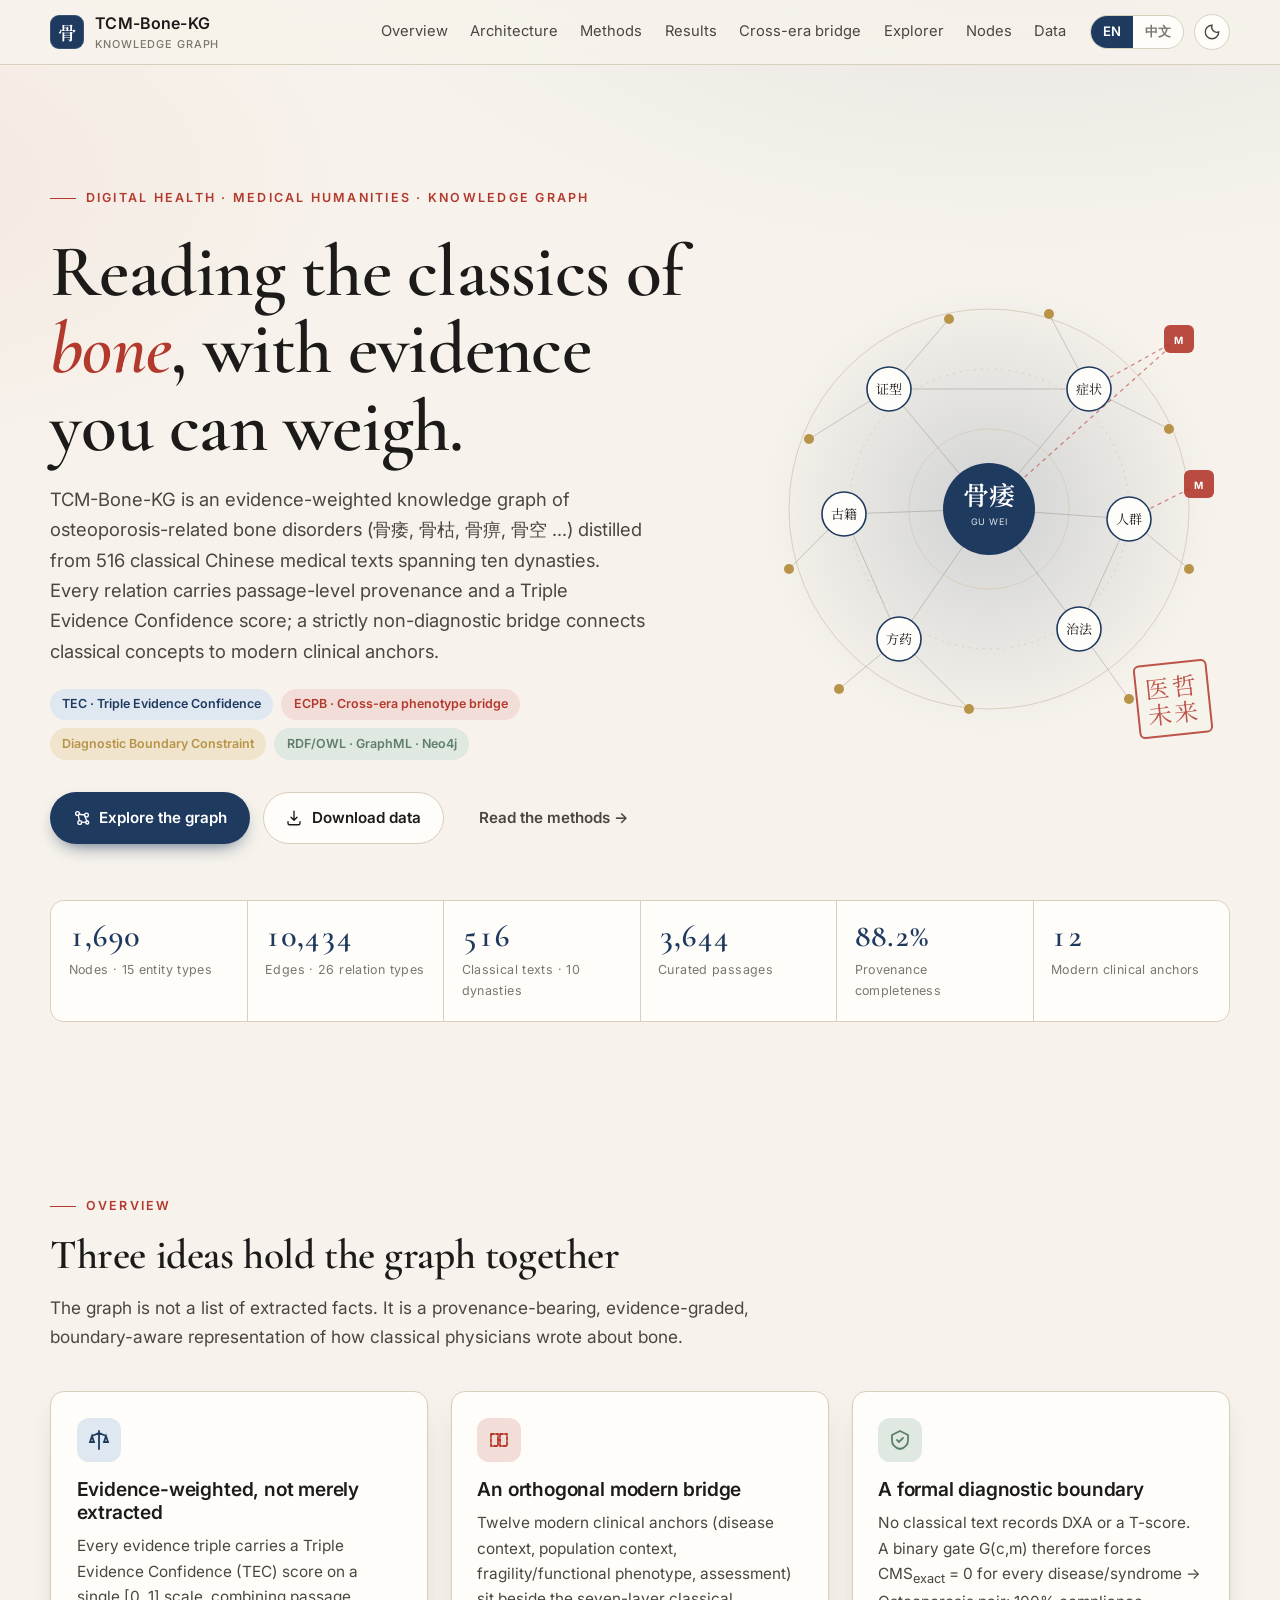
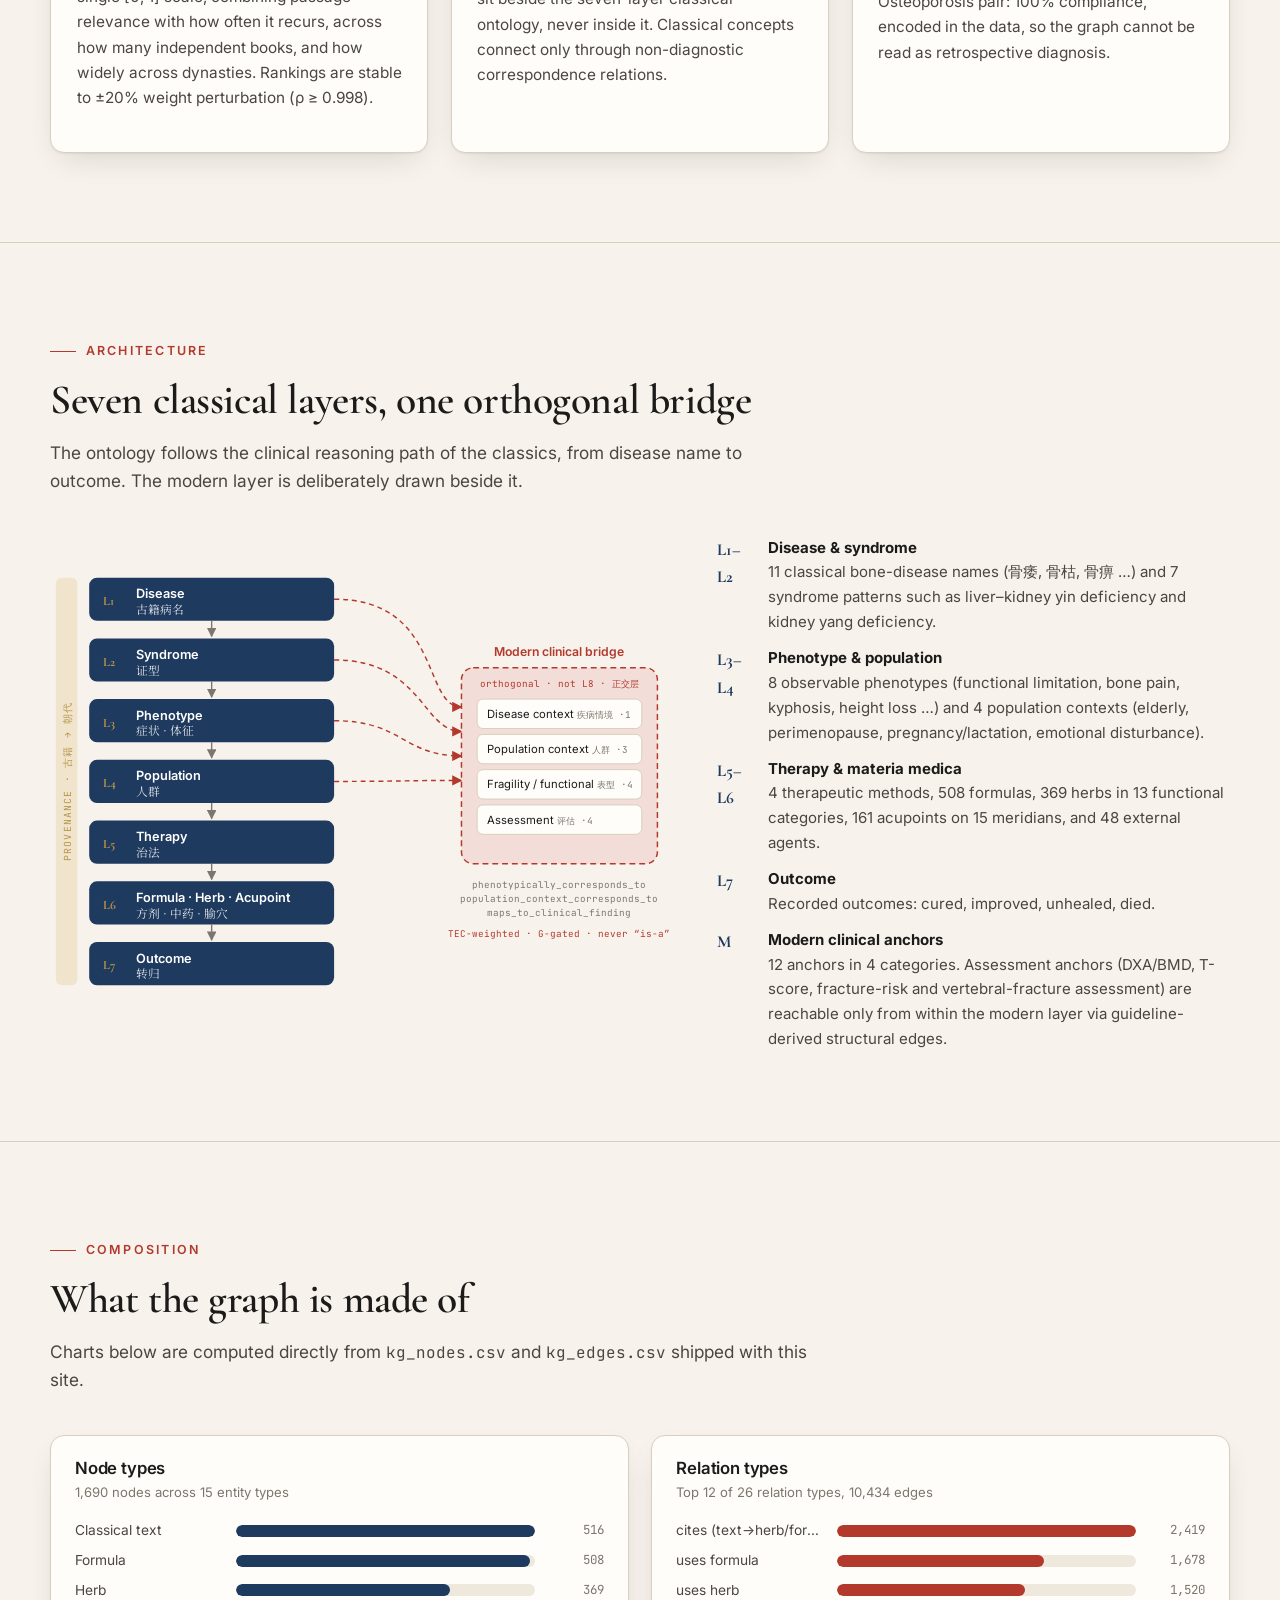
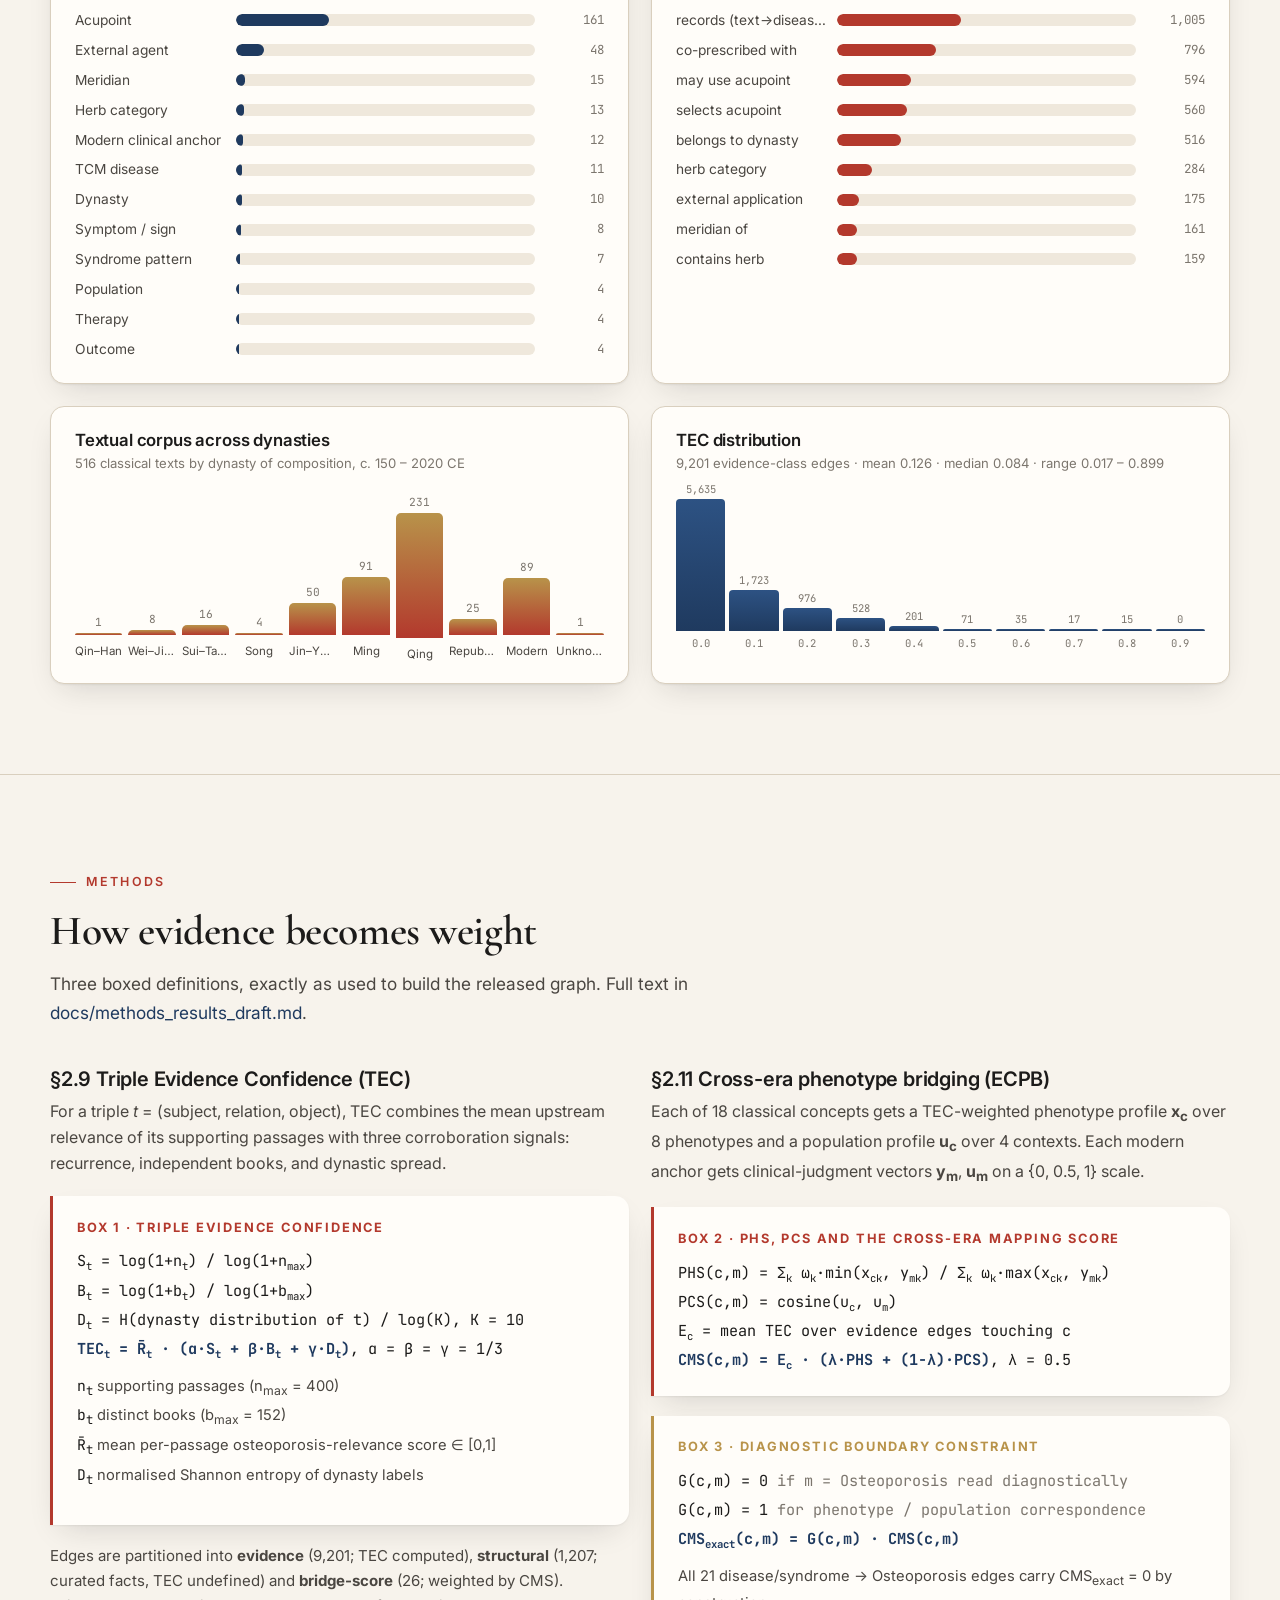
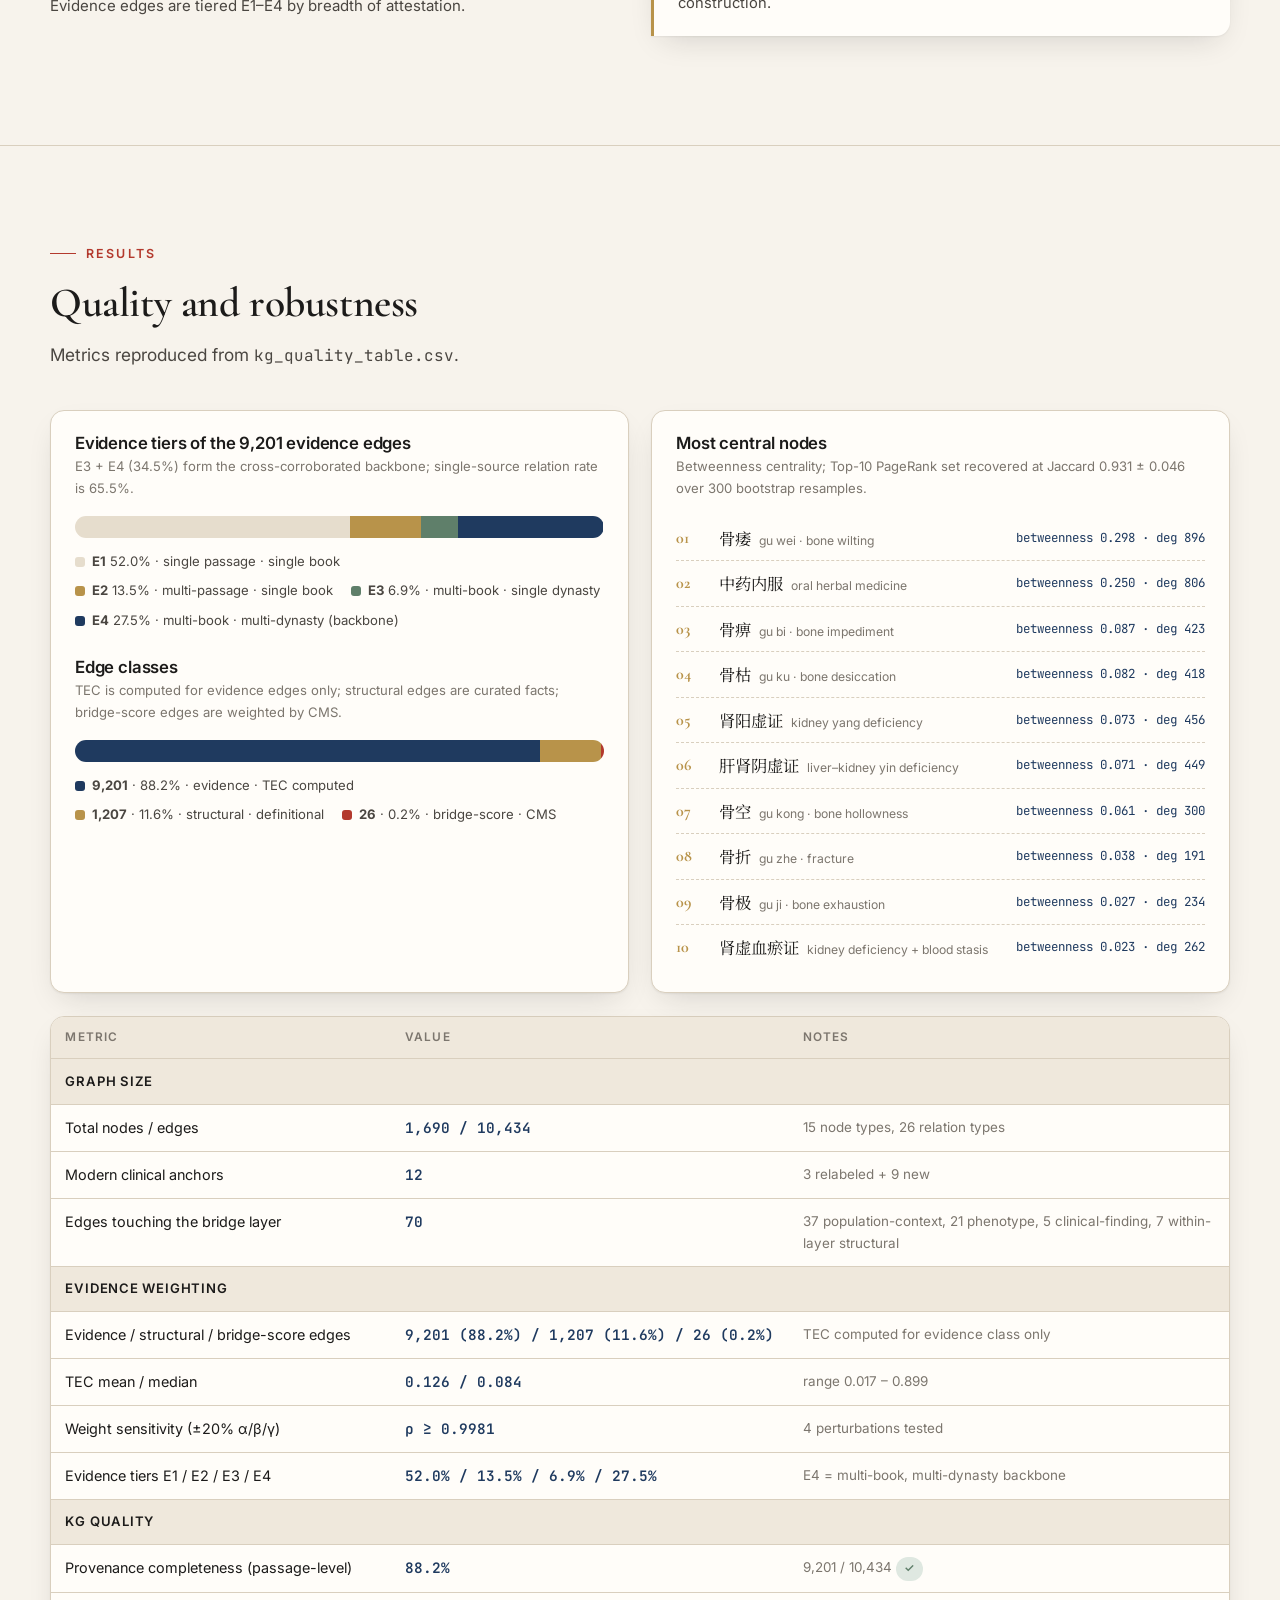
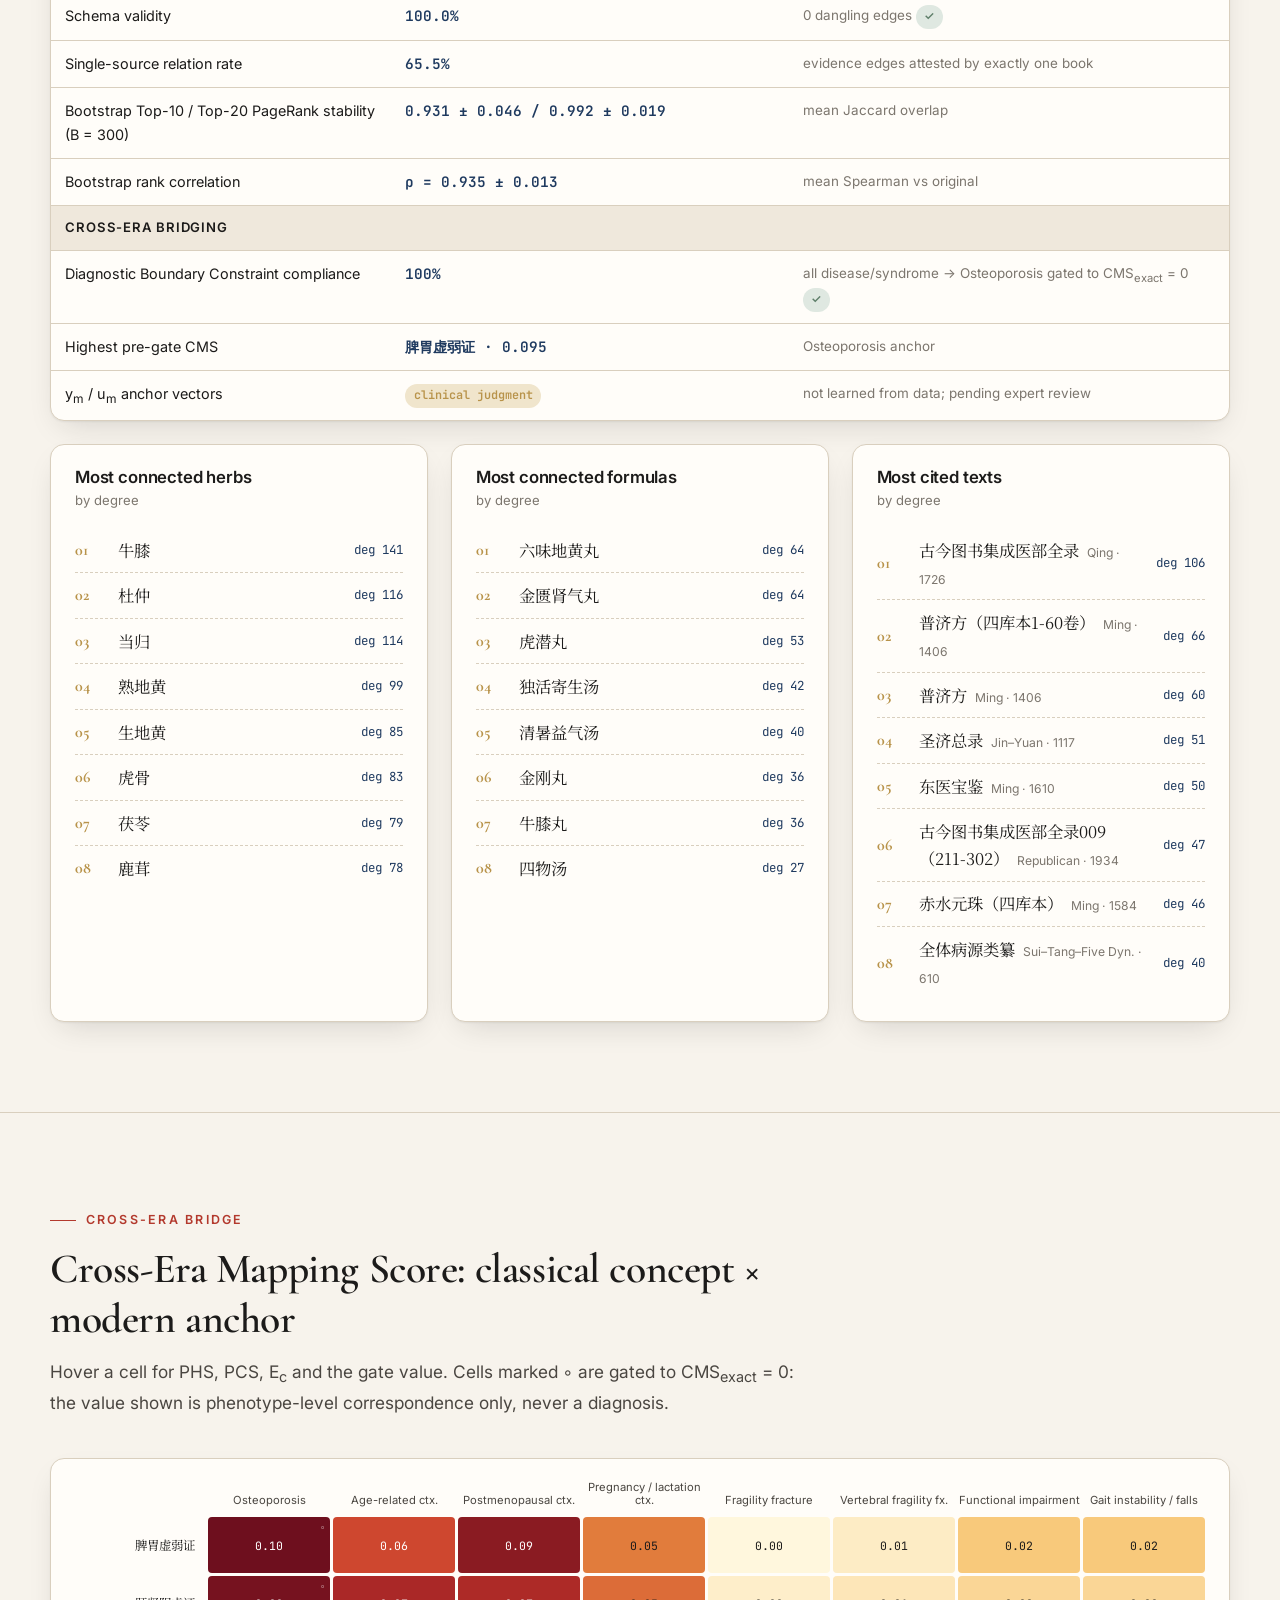
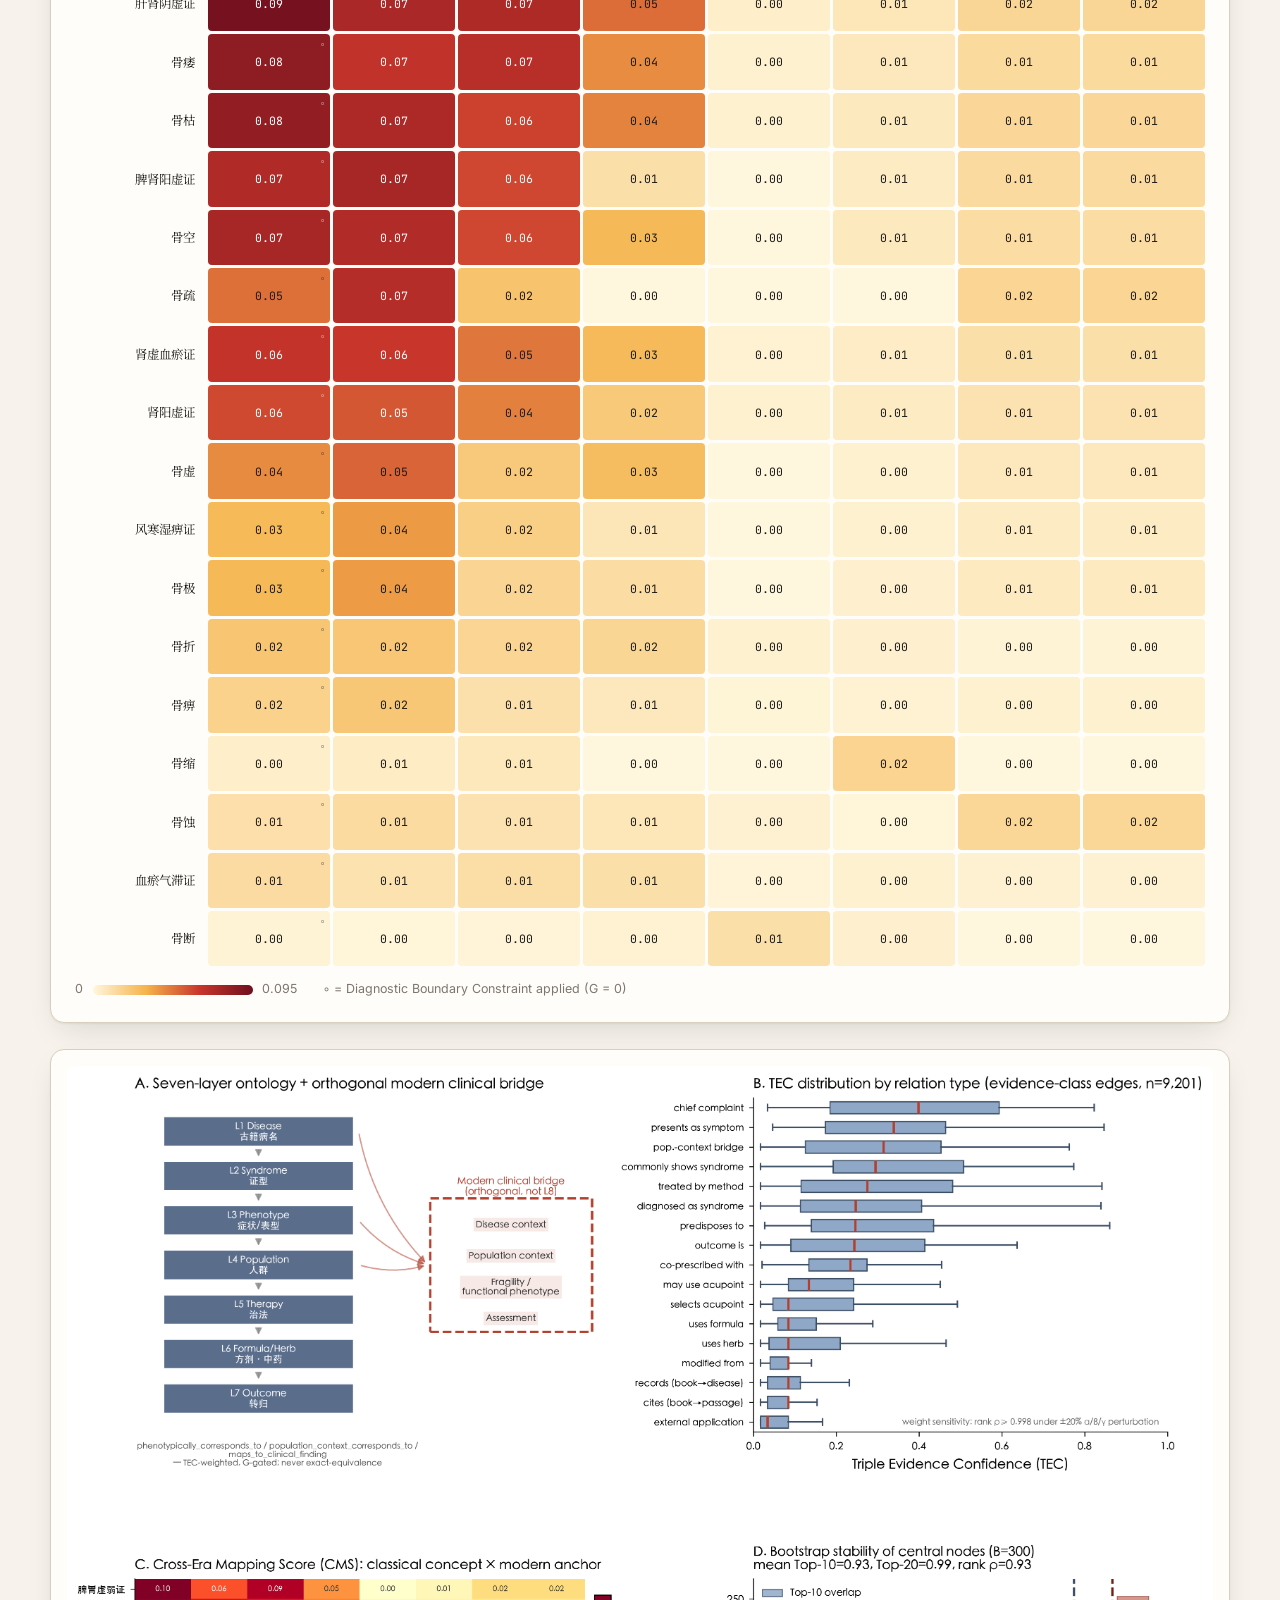
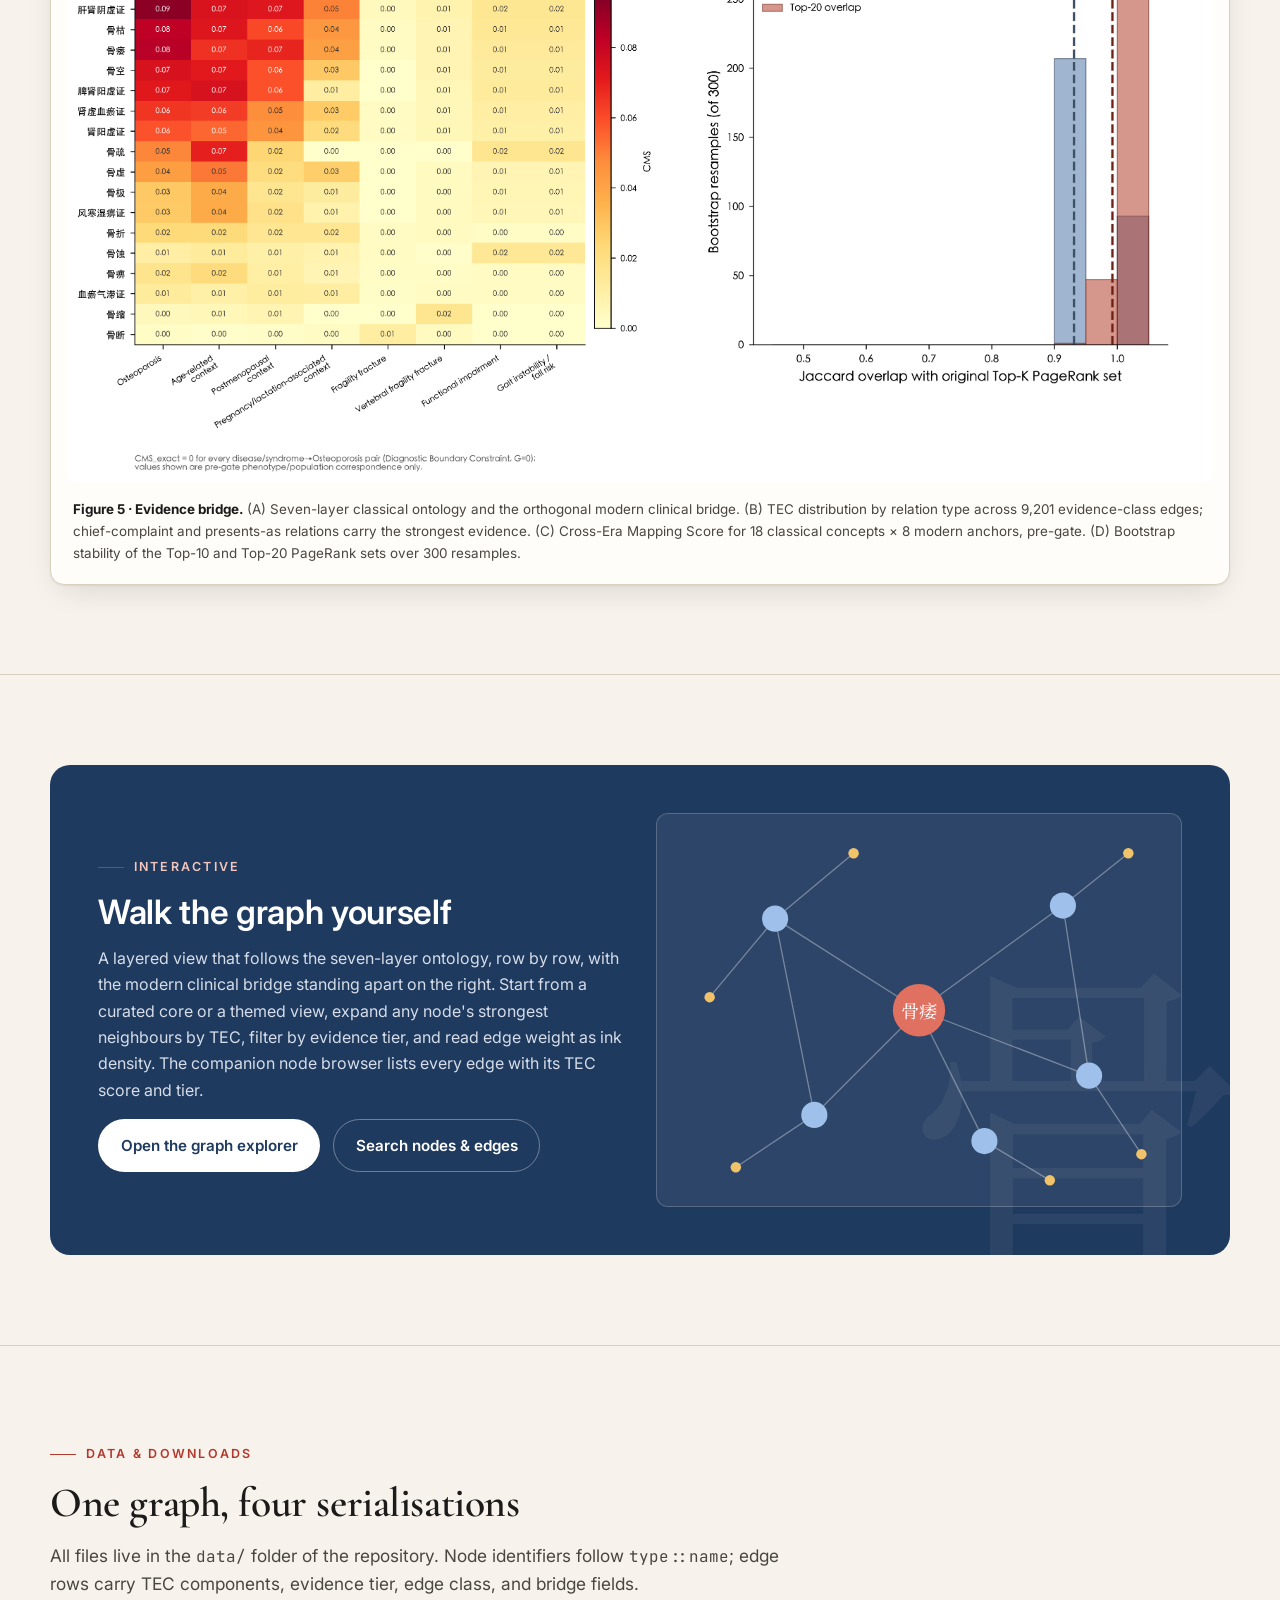
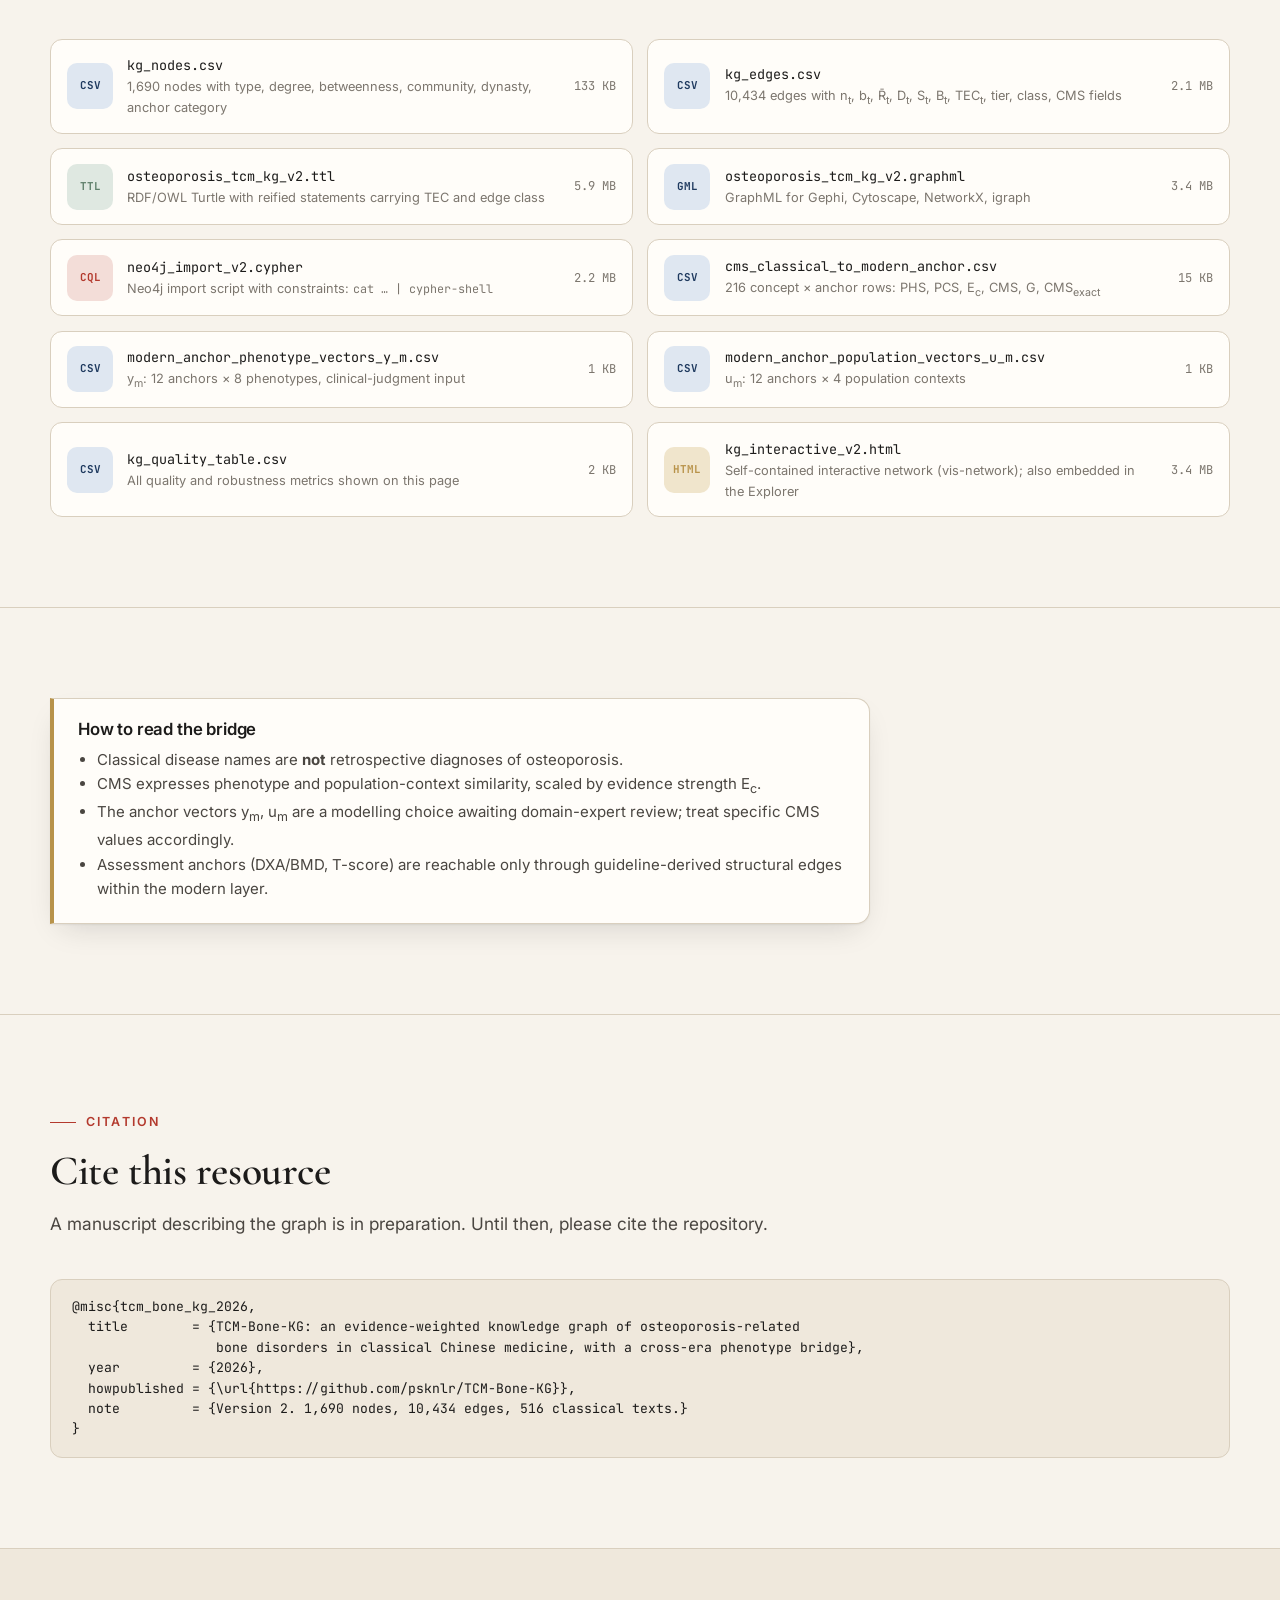
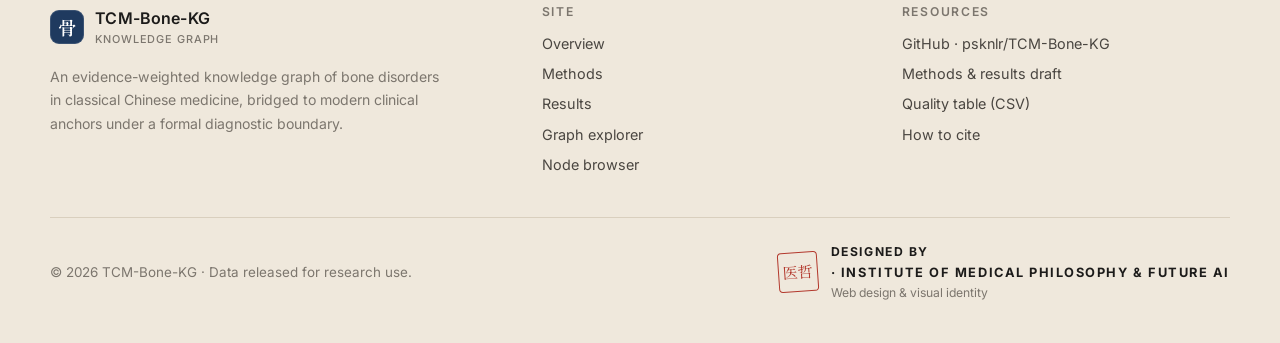
==== commit b67ca524: "Rebuild graph explorer as layered ontology view; remove pending-validation content - New explorer.ht" ====
--- a/index.html
+++ b/index.html
@@ -368,8 +368,8 @@
   <div class="container">
     <div class="section-head reveal">
       <div class="eyebrow"><span class="en">Results</span><span class="zh">结果</span></div>
-      <h2><span class="en">Quality, robustness, and what remains pending</span><span class="zh">质量、稳健性与待完成项</span></h2>
-      <p class="lead"><span class="en">Metrics reproduced from <code>kg_quality_table.csv</code>. Items marked pending are stated as such, not hidden.</span><span class="zh">指标复现自 <code>kg_quality_table.csv</code>。标记为「待完成」的项目如实呈现，不作隐藏。</span></p>
+      <h2><span class="en">Quality and robustness</span><span class="zh">质量与稳健性</span></h2>
+      <p class="lead"><span class="en">Metrics reproduced from <code>kg_quality_table.csv</code>.</span><span class="zh">指标复现自 <code>kg_quality_table.csv</code>。</span></p>
     </div>
 
     <div class="grid-2" style="margin-bottom:1.4rem">
@@ -411,9 +411,6 @@
           <tr><td><span class="en">Diagnostic Boundary Constraint compliance</span><span class="zh">诊断边界约束合规率</span></td><td class="v">100%</td><td class="note"><span class="en">all disease/syndrome → Osteoporosis gated to CMS<sub>exact</sub> = 0</span><span class="zh">全部病名/证型 → 骨质疏松症门控为 CMS<sub>exact</sub> = 0</span> <span class="pill ok">✓</span></td></tr>
           <tr><td><span class="en">Highest pre-gate CMS</span><span class="zh">门控前最高 CMS</span></td><td class="v">脾胃虚弱证 · 0.095</td><td class="note"><span class="en">Osteoporosis anchor</span><span class="zh">骨质疏松症锚点</span></td></tr>
           <tr><td><span class="en">y<sub>m</sub> / u<sub>m</sub> anchor vectors</span><span class="zh">y<sub>m</sub> / u<sub>m</sub> 锚点向量</span></td><td class="v"><span class="pill warn"><span class="en">clinical judgment</span><span class="zh">临床判断</span></span></td><td class="note"><span class="en">not learned from data; pending expert review</span><span class="zh">非数据学习所得；待专家审阅</span></td></tr>
-          <tr class="group-row"><td colspan="3"><span class="en">EXPERT VALIDATION</span><span class="zh">专家验证</span></td></tr>
-          <tr><td><span class="en">Entity / relation precision, recall, F1</span><span class="zh">实体 / 关系的精确率、召回率、F1</span></td><td class="v"><span class="pill pending"><span class="en">pending</span><span class="zh">待完成</span></span></td><td class="note"><span class="en">requires a double-annotated gold set</span><span class="zh">需要双人标注的金标准集</span></td></tr>
-          <tr><td><span class="en">Bridge-layer Cohen's κ</span><span class="zh">桥接层 Cohen's κ</span></td><td class="v"><span class="pill pending"><span class="en">pending</span><span class="zh">待完成</span></span></td><td class="note"><span class="en">expert review of the 26 bridge relations recommended</span><span class="zh">建议对 26 条桥接关系进行专家复核</span></td></tr>
         </tbody>
       </table>
     </div>
@@ -456,7 +453,7 @@
       <div>
         <div class="eyebrow" style="color:#f3c6bd"><span class="en">Interactive</span><span class="zh">交互式</span></div>
         <h3><span class="en">Walk the graph yourself</span><span class="zh">亲自漫游图谱</span></h3>
-        <p><span class="en">A force-directed rendering of the full graph. Click any node to highlight its two-hop neighbourhood; drag to rearrange; scroll to zoom. The companion node browser lets you search all 1,690 nodes and inspect every edge with its TEC score and evidence tier.</span><span class="zh">全图的力导向可视化。点击任意节点可高亮其两跳邻域；拖拽可重排；滚轮缩放。配套的节点检索页可搜索全部 1,690 个节点，并逐条查看关系边的 TEC 评分与证据等级。</span></p>
+        <p><span class="en">A layered view that follows the seven-layer ontology, row by row, with the modern clinical bridge standing apart on the right. Start from a curated core or a themed view, expand any node's strongest neighbours by TEC, filter by evidence tier, and read edge weight as ink density. The companion node browser lists every edge with its TEC score and tier.</span><span class="zh">依七层本体逐行排布的分层视图，现代临床桥接层独立于右侧。可从核心本体或主题视图出发，按 TEC 展开任意节点最强的邻居，按证据等级筛选，并以墨色浓淡读取关系权重。配套的节点检索页可逐条查看关系边的 TEC 评分与证据等级。</span></p>
         <div class="cta-row">
           <a class="btn btn-primary" href="explorer.html"><span class="en">Open the graph explorer</span><span class="zh">打开图谱浏览器</span></a>
           <a class="btn btn-secondary" href="browse.html"><span class="en">Search nodes & edges</span><span class="zh">检索节点与关系</span></a>
@@ -504,12 +501,7 @@
 <!-- ===================== LIMITATIONS ===================== -->
 <section class="section" id="limitations">
   <div class="container">
-    <div class="grid-2">
-      <div class="callout warn reveal">
-        <h3><span class="en">Limitation, stated plainly</span><span class="zh">局限性，如实说明</span></h3>
-        <p><span class="en">Entity/relation precision, recall, F1 and a bridge-layer Cohen's κ were planned but could not be computed in the current analysis session. The candidate corpus file examined for this purpose is rule-based keyword-matching output, not a double-annotated expert gold set. Reporting these metrics requires either the manuscript's 701-entry double-annotated gold set (κ ≥ 0.75 pre-registered) or a fresh 100% expert review of the 26 bridge-layer relations.</span>
-        <span class="zh">实体/关系的精确率、召回率、F1 以及桥接层的 Cohen's κ 已列入计划，但在当前分析阶段尚无法计算。为此检查的候选语料文件是基于规则的关键词匹配输出，而非双人标注的专家金标准集。报告这些指标需要论文自身的 701 条双人标注金标准集（预注册 κ ≥ 0.75），或对 26 条桥接层关系进行 100% 的专家复核。</span></p>
-      </div>
+    <div style="max-width:820px">
       <div class="callout reveal">
         <h3><span class="en">How to read the bridge</span><span class="zh">如何阅读桥接层</span></h3>
         <ul>
